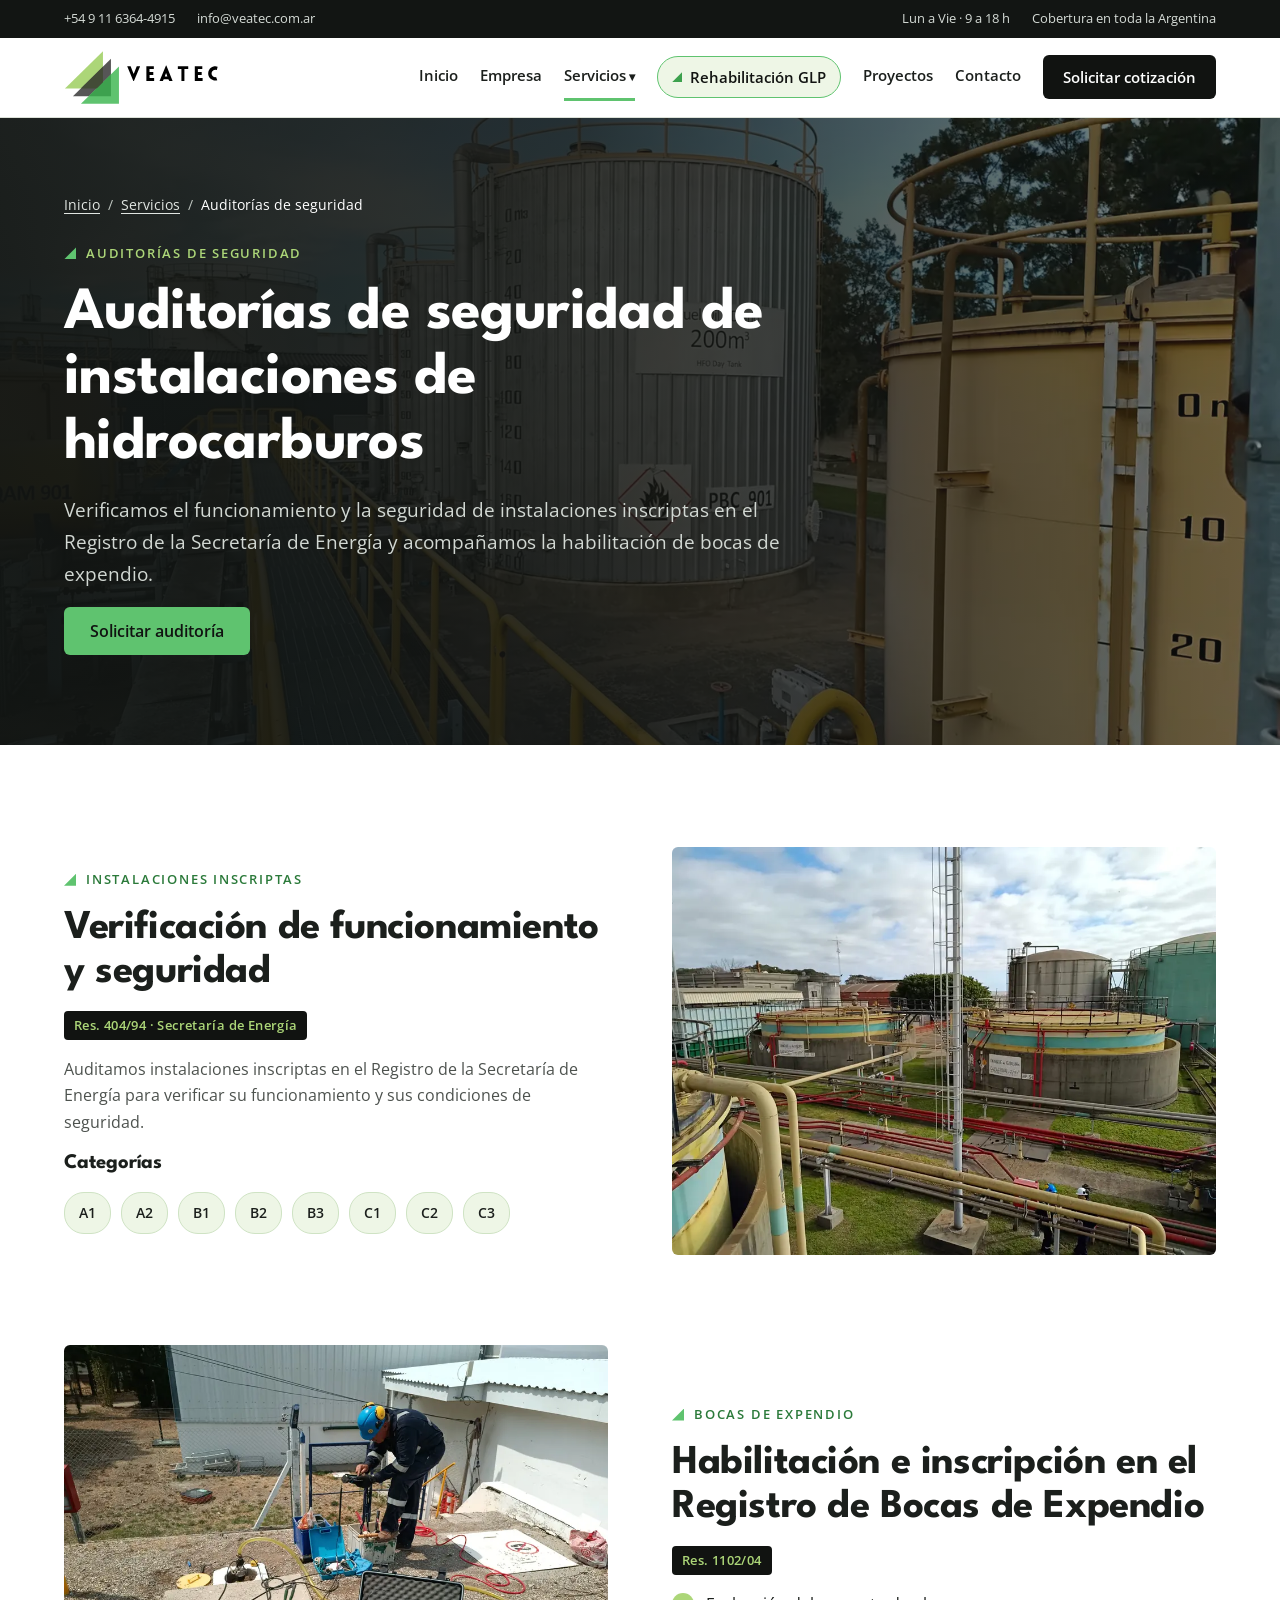
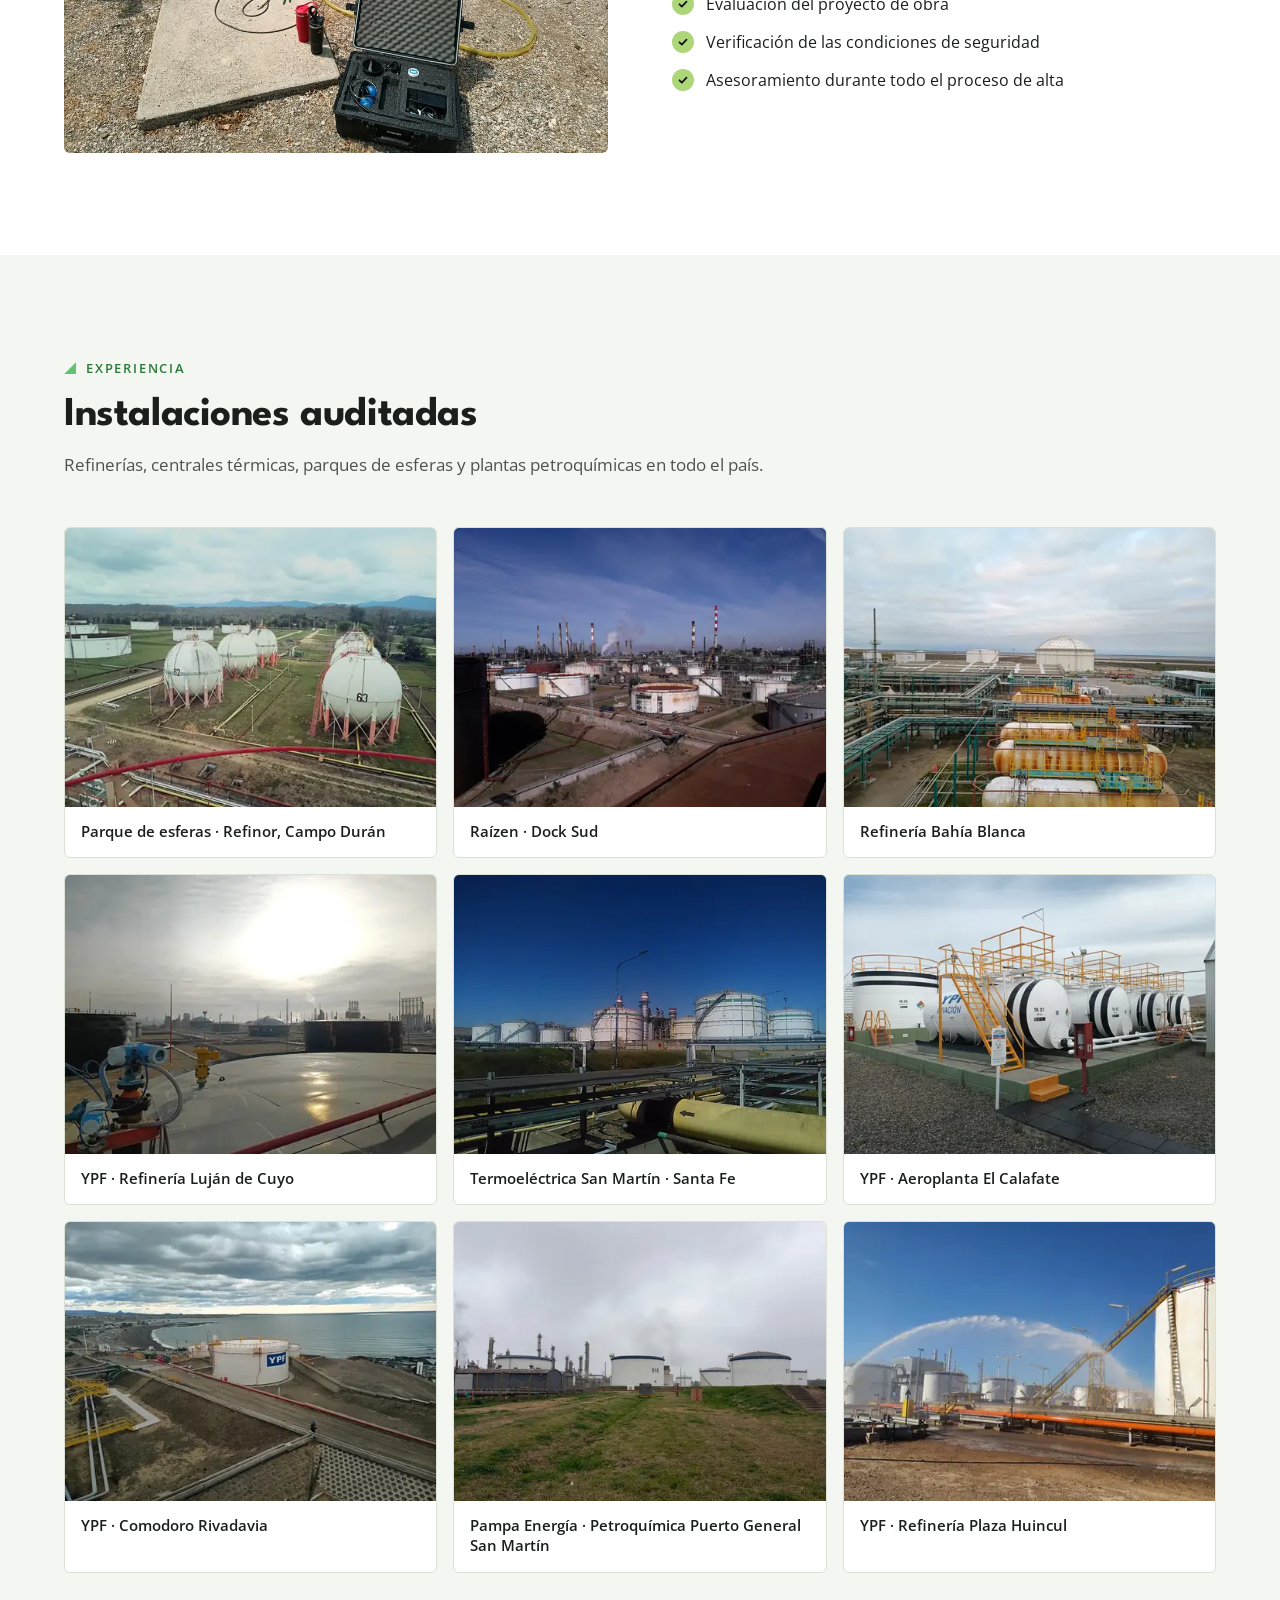
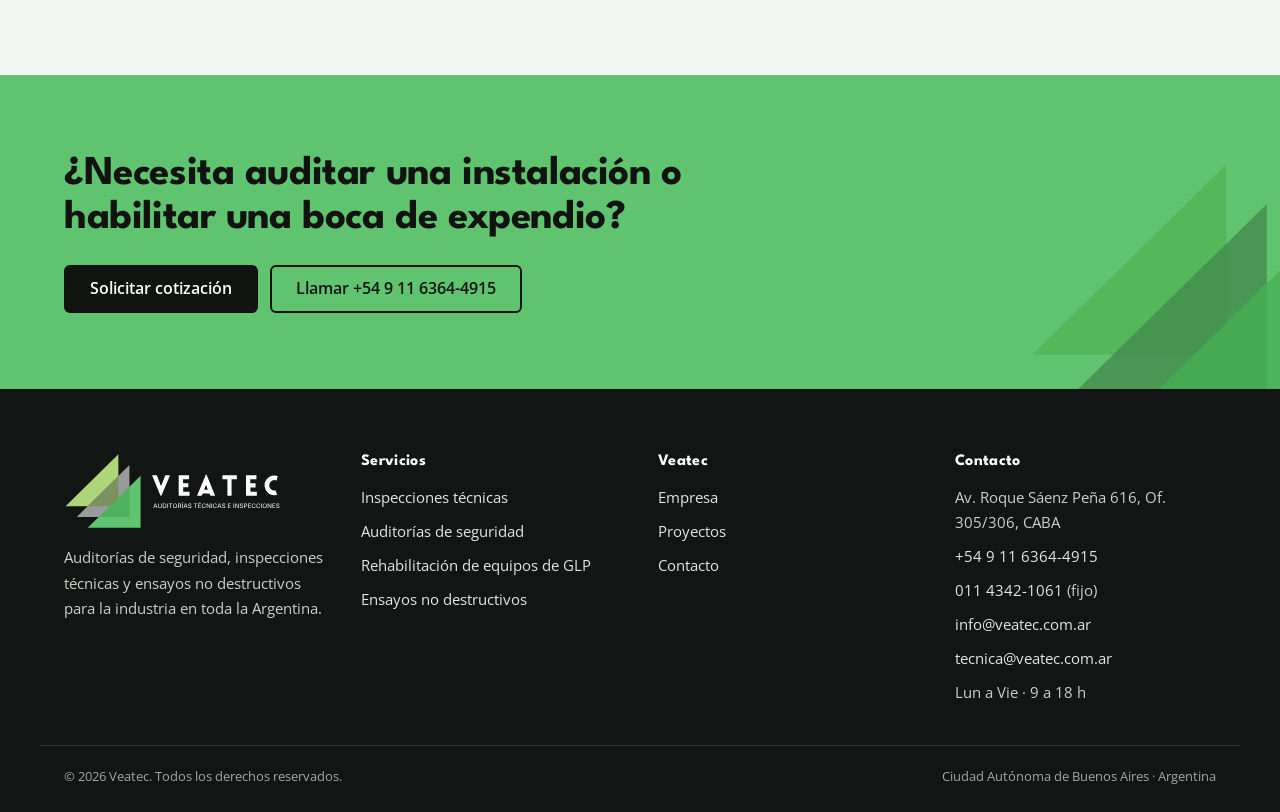
==== auditorias-de-seguridad.html @ 7feaee96 "aplicado de identidad e imagenes veatec" ====
<!doctype html>
<html lang="es-AR">
<head>
<meta charset="utf-8">
<meta name="viewport" content="width=device-width, initial-scale=1">
<title>Auditorías de seguridad Res. 404/94 y 1102/04 | Veatec</title>
<meta name="description" content="Auditorías de seguridad de instalaciones inscriptas en la Secretaría de Energía (Res. 404/94) y habilitación de bocas de expendio (Res. 1102/04).">
<!-- DEMO: evita que la copia de GitHub Pages se indexe. QUITAR esta línea al publicar en el dominio real. -->
<meta name="robots" content="noindex, nofollow">
<link rel="canonical" href="https://www.veatec.com.ar/auditorias-de-seguridad.html">
<meta name="theme-color" content="#121513">
<link rel="icon" href="favicon.svg" type="image/svg+xml">
<link rel="apple-touch-icon" href="img/marca/apple-touch-icon.png">
<meta property="og:type" content="website">
<meta property="og:locale" content="es_AR">
<meta property="og:site_name" content="Veatec">
<meta property="og:title" content="Auditorías de seguridad Res. 404/94 y 1102/04 | Veatec">
<meta property="og:description" content="Auditorías de seguridad de instalaciones inscriptas en la Secretaría de Energía (Res. 404/94) y habilitación de bocas de expendio (Res. 1102/04).">
<meta property="og:url" content="https://www.veatec.com.ar/auditorias-de-seguridad.html">
<meta property="og:image" content="https://www.veatec.com.ar/img/marca/og-veatec.jpg">
<meta property="og:image:width" content="1200">
<meta property="og:image:height" content="630">
<meta name="twitter:card" content="summary_large_image">
<link rel="preload" as="image" href="img/fotos/pampa-energia-ct-pilar-960.webp" imagesrcset="img/fotos/pampa-energia-ct-pilar-480.webp 480w, img/fotos/pampa-energia-ct-pilar-960.webp 960w, img/fotos/pampa-energia-ct-pilar-1600.webp 1600w" imagesizes="100vw" fetchpriority="high">
<link rel="preconnect" href="https://fonts.googleapis.com">
<link rel="preconnect" href="https://fonts.gstatic.com" crossorigin>
<link rel="stylesheet" href="https://fonts.googleapis.com/css2?family=League+Spartan:wght@600;700&amp;family=Open+Sans:wght@400;600&amp;display=swap">
<link rel="stylesheet" href="css/estilos.css">
<script>document.documentElement.classList.add('js');</script>
<script type="application/ld+json">
{
 "@context": "https://schema.org",
 "@graph": [
  {
   "@type": "BreadcrumbList",
   "itemListElement": [
    {
     "@type": "ListItem",
     "position": 1,
     "name": "Inicio",
     "item": "https://www.veatec.com.ar/"
    },
    {
     "@type": "ListItem",
     "position": 2,
     "name": "Servicios",
     "item": "https://www.veatec.com.ar/servicios.html"
    },
    {
     "@type": "ListItem",
     "position": 3,
     "name": "Auditorías de seguridad",
     "item": "https://www.veatec.com.ar/auditorias-de-seguridad.html"
    }
   ]
  },
  {
   "@type": "Service",
   "@id": "https://www.veatec.com.ar/auditorias-de-seguridad.html#servicio",
   "name": "Auditorías de seguridad",
   "serviceType": "Auditorías de seguridad",
   "description": "Auditorías de seguridad de instalaciones inscriptas en la Secretaría de Energía (Res. 404/94) y habilitación de bocas de expendio (Res. 1102/04).",
   "url": "https://www.veatec.com.ar/auditorias-de-seguridad.html",
   "provider": {
    "@id": "https://www.veatec.com.ar/#organizacion"
   },
   "areaServed": {
    "@type": "Country",
    "name": "Argentina"
   }
  }
 ]
}
</script>
</head>
<body>
<a class="skip-link" href="#contenido">Saltar al contenido</a>
<!-- ===== HEADER (en PHP: includes/header.php) ===== -->
<div class="topbar">
<div class="container topbar-inner">
<div class="topbar-group">
<a href="tel:+5491163644915">+54 9 11 6364-4915</a>
<a class="hide-sm" href="mailto:info@veatec.com.ar">info@veatec.com.ar</a>
</div>
<div class="topbar-group hide-sm"><span>Lun a Vie · 9 a 18 h</span><span>Cobertura en toda la Argentina</span></div>
</div>
</div>
<header class="site-header">
<div class="container header-main">
<a class="brand" href="index.html"><img src="img/marca/logo-veatec-compacto.svg" width="158" height="55" alt="Veatec, ir al inicio"></a>
<button class="nav-toggle" type="button" aria-expanded="false" aria-controls="menu-principal"><svg width="22" height="22" viewBox="0 0 24 24" fill="none" stroke="currentColor" stroke-width="2" stroke-linecap="round" aria-hidden="true"><path d="M4 7h16M4 12h16M4 17h16"></path></svg><span>Menú</span></button>
<nav id="menu-principal" class="main-nav" aria-label="Principal">
<ul class="nav-list">
<li><a class="nav-link" href="index.html">Inicio</a></li>
<li><a class="nav-link" href="empresa.html">Empresa</a></li>
<li class="has-sub"><a class="nav-link" href="servicios.html" aria-current="page">Servicios</a>
<ul class="sub-menu">
<li><a href="inspecciones-tecnicas.html">Inspecciones técnicas</a></li>
<li><a href="auditorias-de-seguridad.html">Auditorías de seguridad</a></li>
<li><a href="rehabilitacion-equipos-glp.html" class="sub-glp">Rehabilitación de equipos de GLP</a></li>
<li><a href="ensayos-no-destructivos.html">Ensayos no destructivos</a></li>
</ul>
</li>
<li class="nav-glp-item"><a class="nav-glp" href="rehabilitacion-equipos-glp.html">Rehabilitación GLP</a></li>
<li><a class="nav-link" href="proyectos.html">Proyectos</a></li>
<li><a class="nav-link" href="contacto.html">Contacto</a></li>
<li class="nav-cta-item"><a class="btn btn--dark nav-cta" href="contacto.html">Solicitar cotización</a></li>
</ul>
</nav>
</div>
</header>
<!-- ===== /HEADER ===== -->
<main id="contenido">
<section class="page-hero ">
<div class="page-hero__bg"><img src="img/fotos/pampa-energia-ct-pilar-960.webp" srcset="img/fotos/pampa-energia-ct-pilar-480.webp 480w, img/fotos/pampa-energia-ct-pilar-960.webp 960w, img/fotos/pampa-energia-ct-pilar-1600.webp 1600w" sizes="100vw" width="1600" height="1200" alt="" fetchpriority="high"></div>
<div class="container">
<div class="page-hero__copy">
<nav class="breadcrumbs" aria-label="Ruta de navegación"><ol>
<li><a href="index.html">Inicio</a></li><li aria-hidden="true">/</li>
<li><a href="servicios.html">Servicios</a></li><li aria-hidden="true">/</li>
<li><span aria-current="page">Auditorías de seguridad</span></li>
</ol></nav>
<span class="eyebrow">Auditorías de seguridad</span>
<h1>Auditorías de seguridad de instalaciones de hidrocarburos</h1>
<p class="lead">Verificamos el funcionamiento y la seguridad de instalaciones inscriptas en el Registro de la Secretaría de Energía y acompañamos la habilitación de bocas de expendio.</p>
<div class="btn-row"><a class="btn btn--primary" href="contacto.html?servicio=auditorias">Solicitar auditoría</a></div>
</div>
</div>
</section>
<section class="section" aria-labelledby="registro-titulo">
<div class="container">
<div class="split">
<div class="split__copy">
<span class="eyebrow">Instalaciones inscriptas</span>
<h2 id="registro-titulo">Verificación de funcionamiento y seguridad</h2>
<span class="norma">Res. 404/94 · Secretaría de Energía</span>
<p>Auditamos instalaciones inscriptas en el Registro de la Secretaría de Energía para verificar su funcionamiento y sus condiciones de seguridad.</p>
<h3>Categorías</h3>
<ul class="chips" aria-label="Categorías de instalaciones"><li>A1</li><li>A2</li><li>B1</li><li>B2</li><li>B3</li><li>C1</li><li>C2</li><li>C3</li></ul>
</div>
<div class="split__media"><img src="img/fotos/central-puerto-buenos-aires-2-960.webp" srcset="img/fotos/central-puerto-buenos-aires-2-480.webp 480w, img/fotos/central-puerto-buenos-aires-2-960.webp 960w, img/fotos/central-puerto-buenos-aires-2-1600.webp 1600w" sizes="(max-width: 940px) 100vw, 560px" width="1600" height="1200" alt="Instalaciones de Central Puerto en Buenos Aires" loading="lazy" decoding="async"></div>
</div>
<div class="split split--reverse">
<div class="split__copy">
<span class="eyebrow">Bocas de expendio</span>
<h2>Habilitación e inscripción en el Registro de Bocas de Expendio</h2>
<span class="norma">Res. 1102/04</span>
<ul class="checklist">
<li>Evaluación del proyecto de obra</li>
<li>Verificación de las condiciones de seguridad</li>
<li>Asesoramiento durante todo el proceso de alta</li>
</ul>
</div>
<div class="split__media"><img src="img/fotos/prueba-hermeticidad-sash-960.webp" srcset="img/fotos/prueba-hermeticidad-sash-480.webp 480w, img/fotos/prueba-hermeticidad-sash-960.webp 960w, img/fotos/prueba-hermeticidad-sash-1600.webp 1600w" sizes="(max-width: 940px) 100vw, 560px" width="1600" height="1200" alt="Equipo de prueba de hermeticidad sobre un tanque subterráneo (SASH)" loading="lazy" decoding="async"></div>
</div>
</div>
</section>
<section class="section section--alt" aria-labelledby="instalaciones-titulo">
<div class="container">
<div class="section-head"><div><span class="eyebrow">Experiencia</span><h2 id="instalaciones-titulo">Instalaciones auditadas</h2><p>Refinerías, centrales térmicas, parques de esferas y plantas petroquímicas en todo el país.</p></div></div>
<div class="gallery">
<figure>
<div class="g-img"><img src="img/fotos/parque-esferas-refinor-campo-duran-960.webp" srcset="img/fotos/parque-esferas-refinor-campo-duran-480.webp 480w, img/fotos/parque-esferas-refinor-campo-duran-960.webp 960w, img/fotos/parque-esferas-refinor-campo-duran-1600.webp 1600w" sizes="(max-width: 700px) 100vw, (max-width: 1100px) 50vw, 380px" width="1600" height="1200" alt="Parque de esferas de GLP de Refinor en Campo Durán" loading="lazy" decoding="async"></div>
<figcaption>Parque de esferas · Refinor, Campo Durán</figcaption>
</figure>
<figure>
<div class="g-img"><img src="img/fotos/raizen-dock-sud-960.webp" srcset="img/fotos/raizen-dock-sud-480.webp 480w, img/fotos/raizen-dock-sud-960.webp 960w, img/fotos/raizen-dock-sud-1600.webp 1600w" sizes="(max-width: 700px) 100vw, (max-width: 1100px) 50vw, 380px" width="1600" height="1200" alt="Vista de la planta de Raízen en Dock Sud" loading="lazy" decoding="async"></div>
<figcaption>Raízen · Dock Sud</figcaption>
</figure>
<figure>
<div class="g-img"><img src="img/fotos/refineria-bahia-blanca-960.webp" srcset="img/fotos/refineria-bahia-blanca-480.webp 480w, img/fotos/refineria-bahia-blanca-960.webp 960w, img/fotos/refineria-bahia-blanca-1600.webp 1600w" sizes="(max-width: 700px) 100vw, (max-width: 1100px) 50vw, 380px" width="1600" height="1200" alt="Tanques y cañerías de la Refinería Bahía Blanca" loading="lazy" decoding="async"></div>
<figcaption>Refinería Bahía Blanca</figcaption>
</figure>
<figure>
<div class="g-img"><img src="img/fotos/ypf-refineria-lujan-de-cuyo-960.webp" srcset="img/fotos/ypf-refineria-lujan-de-cuyo-480.webp 480w, img/fotos/ypf-refineria-lujan-de-cuyo-960.webp 960w, img/fotos/ypf-refineria-lujan-de-cuyo-1600.webp 1600w" sizes="(max-width: 700px) 100vw, (max-width: 1100px) 50vw, 380px" width="1600" height="1200" alt="Vista desde el techo de un tanque en la Refinería Luján de Cuyo de YPF" loading="lazy" decoding="async"></div>
<figcaption>YPF · Refinería Luján de Cuyo</figcaption>
</figure>
<figure>
<div class="g-img"><img src="img/fotos/termoelectrica-san-martin-960.webp" srcset="img/fotos/termoelectrica-san-martin-480.webp 480w, img/fotos/termoelectrica-san-martin-960.webp 960w" sizes="(max-width: 700px) 100vw, (max-width: 1100px) 50vw, 380px" width="960" height="720" alt="Tanques de la Termoeléctrica San Martín en Santa Fe" loading="lazy" decoding="async"></div>
<figcaption>Termoeléctrica San Martín · Santa Fe</figcaption>
</figure>
<figure>
<div class="g-img"><img src="img/fotos/ypf-aeroplanta-el-calafate-960.webp" srcset="img/fotos/ypf-aeroplanta-el-calafate-480.webp 480w, img/fotos/ypf-aeroplanta-el-calafate-960.webp 960w, img/fotos/ypf-aeroplanta-el-calafate-1600.webp 1600w" sizes="(max-width: 700px) 100vw, (max-width: 1100px) 50vw, 380px" width="1600" height="1200" alt="Tanques de combustible de la aeroplanta de YPF en El Calafate" loading="lazy" decoding="async"></div>
<figcaption>YPF · Aeroplanta El Calafate</figcaption>
</figure>
<figure>
<div class="g-img"><img src="img/fotos/ypf-comodoro-rivadavia-960.webp" srcset="img/fotos/ypf-comodoro-rivadavia-480.webp 480w, img/fotos/ypf-comodoro-rivadavia-960.webp 960w, img/fotos/ypf-comodoro-rivadavia-1600.webp 1600w" sizes="(max-width: 700px) 100vw, (max-width: 1100px) 50vw, 380px" width="1600" height="1200" alt="Tanque de YPF frente al mar en Comodoro Rivadavia" loading="lazy" decoding="async"></div>
<figcaption>YPF · Comodoro Rivadavia</figcaption>
</figure>
<figure>
<div class="g-img"><img src="img/fotos/pampa-energia-pgsm-960.webp" srcset="img/fotos/pampa-energia-pgsm-480.webp 480w, img/fotos/pampa-energia-pgsm-960.webp 960w, img/fotos/pampa-energia-pgsm-1600.webp 1600w" sizes="(max-width: 700px) 100vw, (max-width: 1100px) 50vw, 380px" width="1600" height="1200" alt="Petroquímica de Pampa Energía en Puerto General San Martín" loading="lazy" decoding="async"></div>
<figcaption>Pampa Energía · Petroquímica Puerto General San Martín</figcaption>
</figure>
<figure>
<div class="g-img"><img src="img/fotos/ypf-refineria-plaza-huincul-960.webp" srcset="img/fotos/ypf-refineria-plaza-huincul-480.webp 480w, img/fotos/ypf-refineria-plaza-huincul-960.webp 960w, img/fotos/ypf-refineria-plaza-huincul-1600.webp 1600w" sizes="(max-width: 700px) 100vw, (max-width: 1100px) 50vw, 380px" width="1600" height="1000" alt="Prueba con agua en un tanque de la Refinería Plaza Huincul de YPF" loading="lazy" decoding="async"></div>
<figcaption>YPF · Refinería Plaza Huincul</figcaption>
</figure>
</div>
</div>
</section>
<section class="cta-band">
<svg class="cta-band__tris" viewBox="5 9.5 227 227" aria-hidden="true" focusable="false"><path fill="#ACD678" d="M7 168 L164 168 L164 14Z"/><path fill="#565656" d="M40 200 L197 200 L197 46Z"/><path fill="#5FC36F" d="M73 232 L230 232 L230 78Z"/><path fill="#434C37" d="M164 78.37 L72.62 168 L164 168Z"/><path fill="#3DA14E" d="M197 110.37 L105.62 200 L197 200Z"/></svg>
<div class="container">
<div>
<h2>¿Necesita auditar una instalación o habilitar una boca de expendio?</h2>
</div>
<div class="btn-row">
<a class="btn btn--dark" href="contacto.html">Solicitar cotización</a>
<a class="btn btn--outline" href="tel:+5491163644915">Llamar +54 9 11 6364-4915</a>
</div>
</div>
</section>
</main>
<!-- ===== FOOTER (en PHP: includes/footer.php) ===== -->
<footer class="site-footer">
<div class="container footer-grid">
<div class="footer-brand">
<img src="img/marca/logo-veatec-negativo.svg" width="220" height="76" alt="Veatec · Auditorías técnicas e inspecciones" loading="lazy">
<p>Auditorías de seguridad, inspecciones técnicas y ensayos no destructivos para la industria en toda la Argentina.</p>
</div>
<div class="footer-col">
<h2>Servicios</h2>
<ul>
<li><a href="inspecciones-tecnicas.html">Inspecciones técnicas</a></li>
<li><a href="auditorias-de-seguridad.html">Auditorías de seguridad</a></li>
<li><a href="rehabilitacion-equipos-glp.html">Rehabilitación de equipos de GLP</a></li>
<li><a href="ensayos-no-destructivos.html">Ensayos no destructivos</a></li>
</ul>
</div>
<div class="footer-col">
<h2>Veatec</h2>
<ul>
<li><a href="empresa.html">Empresa</a></li>
<li><a href="proyectos.html">Proyectos</a></li>
<li><a href="contacto.html">Contacto</a></li>
</ul>
</div>
<div class="footer-col">
<h2>Contacto</h2>
<ul>
<li>Av. Roque Sáenz Peña 616, Of. 305/306, CABA</li>
<li><a href="tel:+5491163644915">+54 9 11 6364-4915</a></li>
<li><a href="tel:+541143421061">011 4342-1061</a> (fijo)</li>
<li><a href="mailto:info@veatec.com.ar">info@veatec.com.ar</a></li>
<li><a href="mailto:tecnica@veatec.com.ar">tecnica@veatec.com.ar</a></li>
<li>Lun a Vie · 9 a 18 h</li>
</ul>
</div>
</div>
<div class="container footer-bottom">
<span>© 2026 Veatec. Todos los derechos reservados.</span>
<span>Ciudad Autónoma de Buenos Aires · Argentina</span>
</div>
</footer>
<!-- ===== /FOOTER ===== -->
<script src="js/main.js" defer></script>
</body>
</html>
---- css/estilos.css ----
/* =========================================================
   VEATEC · Estilos del sitio
   Paleta tomada del logo (verde, negro y blanco).
   Tipografías propuestas: League Spartan (títulos, eco del
   logotipo geométrico) + Open Sans (texto, eco de la bajada).
   ========================================================= */

:root {
  /* Marca (valores exactos del logo) */
  --verde: #5FC36F;
  --verde-claro: #ACD678;
  --verde-medio: #3DA14E;      /* solape gris + verde del isotipo */
  --gris-logo: #565656;
  --negro: #111311;

  /* Derivados para accesibilidad */
  --verde-texto: #2B7A3A;      /* texto y enlaces verdes sobre blanco (5.3:1) */
  --verde-suave: #EEF6E6;      /* fondos de apoyo */

  --texto: #1B1F1C;
  --texto-2: #4D524E;          /* texto secundario (8:1) */
  --fondo: #FFFFFF;
  --fondo-alt: #F4F6F2;
  --linea: #DCE1D8;
  --oscuro: #121513;
  --oscuro-2: #1C211D;
  --oscuro-linea: #333A35;

  --radio: 6px;
  --sombra: 0 10px 30px rgba(17, 19, 17, .08);
  --ancho: 1200px;

  --f-titulo: 'League Spartan', 'Poppins', 'Segoe UI', Arial, sans-serif;
  --f-texto: 'Open Sans', 'Segoe UI', Roboto, Arial, sans-serif;
}

*, *::before, *::after { box-sizing: border-box; }

html { scroll-behavior: smooth; -webkit-text-size-adjust: 100%; }

body {
  margin: 0;
  background: var(--fondo);
  color: var(--texto);
  font-family: var(--f-texto);
  font-size: 1rem;
  line-height: 1.65;
  overflow-wrap: break-word;
}

img, svg, video { max-width: 100%; height: auto; display: block; }

h1, h2, h3, h4 {
  margin: 0;
  font-family: var(--f-titulo);
  font-weight: 700;
  line-height: 1.08;
  letter-spacing: -0.01em;
  color: inherit;
}
h1 { font-size: clamp(2.2rem, 4.8vw, 3.75rem); }
h2 { font-size: clamp(1.75rem, 3.2vw, 2.6rem); }
h3 { font-size: 1.3rem; line-height: 1.2; }
p { margin: 0; }

a { color: var(--verde-texto); text-underline-offset: 3px; }
a:hover { color: var(--negro); }

:focus-visible { outline: 3px solid var(--verde-medio); outline-offset: 3px; }

.container { width: 100%; max-width: var(--ancho); margin: 0 auto; padding: 0 24px; }

.skip-link { position: absolute; left: -9999px; top: 0; }
.skip-link:focus { left: 16px; top: 16px; z-index: 100; padding: 12px 16px; background: var(--negro); color: #fff; }

.visually-hidden {
  position: absolute !important; width: 1px; height: 1px; overflow: hidden;
  clip: rect(0 0 0 0); white-space: nowrap;
}

/* ---------- Utilidades de sección ---------- */
.section { padding: clamp(56px, 8vw, 104px) 0; }
.section--alt { background: var(--fondo-alt); }
.section--dark { background: var(--oscuro); color: #E8ECE8; }
.section--tight { padding: clamp(40px, 5vw, 64px) 0; }

.section-head { display: flex; flex-wrap: wrap; justify-content: space-between; align-items: flex-end; gap: 16px 40px; margin-bottom: clamp(32px, 4vw, 48px); }
.section-head > div { max-width: 720px; display: flex; flex-direction: column; gap: 14px; }
.section-head p { color: var(--texto-2); font-size: 1.075rem; }
.section--dark .section-head p { color: #BFC6C0; }

.eyebrow {
  display: inline-flex; align-items: center; gap: 10px;
  font-family: var(--f-texto); font-size: .8rem; font-weight: 600;
  letter-spacing: .14em; text-transform: uppercase; color: var(--verde-texto);
}
.eyebrow::before {   /* triángulo del isotipo */
  content: ""; width: 12px; height: 12px; flex-shrink: 0;
  background: var(--verde); clip-path: polygon(0 100%, 100% 100%, 100% 0);
}
.section--dark .eyebrow, .page-hero .eyebrow { color: var(--verde-claro); }

.lead { font-size: clamp(1.05rem, 1.6vw, 1.2rem); color: var(--texto-2); }

.link-arrow { display: inline-flex; align-items: center; gap: 8px; font-weight: 600; text-decoration: none; }
.link-arrow::after { content: "→"; transition: transform .2s; }
.link-arrow:hover::after { transform: translateX(4px); }

/* ---------- Botones ---------- */
.btn {
  display: inline-flex; align-items: center; justify-content: center; gap: 10px;
  min-height: 48px; padding: 0 24px; border-radius: var(--radio);
  border: 2px solid transparent; font: inherit; font-weight: 600; font-size: 1rem;
  text-decoration: none; cursor: pointer; transition: background .2s, color .2s, border-color .2s;
}
.btn--primary { background: var(--verde); color: var(--negro); }
.btn--primary:hover { background: var(--verde-claro); color: var(--negro); }
.btn--dark { background: var(--negro); color: #fff; }
.btn--dark:hover { background: var(--verde-texto); color: #fff; }
.btn--outline { border-color: currentColor; color: var(--negro); background: transparent; }
.btn--outline:hover { background: var(--negro); color: #fff; border-color: var(--negro); }
.section--dark .btn--outline, .page-hero .btn--outline { color: #fff; }
.section--dark .btn--outline:hover, .page-hero .btn--outline:hover { background: #fff; color: var(--negro); border-color: #fff; }
.btn-row { display: flex; flex-wrap: wrap; gap: 12px; }

/* ---------- Barra superior y header ---------- */
.topbar { background: var(--oscuro); color: #D5DBD6; font-size: .82rem; }
.topbar a { color: #D5DBD6; text-decoration: none; }
.topbar a:hover { color: #fff; text-decoration: underline; }
.topbar-inner { display: flex; flex-wrap: wrap; justify-content: space-between; gap: 6px 24px; padding-top: 8px; padding-bottom: 8px; }
.topbar-group { display: flex; flex-wrap: wrap; gap: 6px 22px; }

.site-header { position: sticky; top: 0; z-index: 40; background: rgba(255,255,255,.97); border-bottom: 1px solid var(--linea); backdrop-filter: saturate(1.2) blur(6px); }
.header-main { display: flex; align-items: center; justify-content: space-between; gap: 12px 28px; padding-top: 12px; padding-bottom: 12px; }
.brand { display: block; flex-shrink: 0; }
.brand img { width: 158px; height: 55px; }

.nav-list { list-style: none; margin: 0; padding: 0; display: flex; align-items: center; gap: 4px 22px; }
.nav-link { display: inline-block; padding: 10px 0; font-size: .95rem; font-weight: 600; color: var(--texto); text-decoration: none; border-bottom: 3px solid transparent; }
.nav-link:hover { color: var(--verde-texto); }
.nav-link[aria-current="page"] { border-bottom-color: var(--verde); }

.has-sub { position: relative; }
.has-sub > .nav-link::after { content: " ▾"; font-size: .8em; }
.sub-menu {
  display: none; position: absolute; top: 100%; left: -18px; z-index: 10; min-width: 310px;
  margin: 0; padding: 8px 0; list-style: none; background: #fff;
  border: 1px solid var(--linea); border-top: 3px solid var(--verde); box-shadow: var(--sombra);
}
.has-sub:hover .sub-menu, .has-sub:focus-within .sub-menu { display: block; }
.sub-menu a { display: block; padding: 10px 18px; color: var(--texto); text-decoration: none; font-weight: 600; font-size: .95rem; }
.sub-menu a:hover { background: var(--fondo-alt); color: var(--verde-texto); }
.sub-menu .sub-glp { display: flex; align-items: center; gap: 8px; }
.sub-menu .sub-glp::after { content: "Destacado"; font-size: .7rem; padding: 2px 8px; border-radius: 10px; background: var(--verde-claro); color: var(--negro); }

.nav-glp {
  display: inline-flex; align-items: center; gap: 8px; min-height: 42px; padding: 0 14px;
  border-radius: 21px; background: var(--verde-suave); border: 1.5px solid var(--verde);
  color: var(--negro); font-size: .95rem; font-weight: 600; text-decoration: none;
}
.nav-glp::before { content: ""; width: 10px; height: 10px; background: var(--verde-medio); clip-path: polygon(0 100%, 100% 100%, 100% 0); }
.nav-glp:hover { background: var(--verde-claro); color: var(--negro); }
.nav-glp[aria-current="page"] { background: var(--verde); }

.nav-cta { min-height: 44px; padding: 0 18px; font-size: .95rem; }

.nav-toggle {
  display: none; align-items: center; gap: 8px; min-height: 44px; padding: 0 14px;
  border: 1.5px solid var(--negro); border-radius: var(--radio); background: #fff;
  color: var(--negro); font: inherit; font-weight: 600; cursor: pointer;
}

@media (max-width: 1100px) {
  .header-main { flex-wrap: wrap; }
  .nav-toggle { display: inline-flex; }
  .main-nav { flex-basis: 100%; }
  .js .main-nav { display: none; }
  .js .site-header.is-open .main-nav { display: block; max-height: calc(100vh - 90px); overflow-y: auto; }
  .nav-list { flex-direction: column; align-items: stretch; gap: 0; padding: 4px 0 8px; }
  .nav-list > li { border-top: 1px solid var(--linea); }
  .nav-link { display: flex; align-items: center; min-height: 50px; padding: 0; border-bottom: 0; font-size: 1.05rem; }
  .nav-link[aria-current="page"] { box-shadow: inset 4px 0 0 var(--verde); padding-left: 12px; }
  .has-sub > .nav-link::after { content: ""; }
  .sub-menu { display: block; position: static; min-width: 0; padding: 0 0 8px 16px; border: 0; box-shadow: none; }
  .sub-menu a { padding: 12px 0; }
  .nav-glp-item { order: -1; border-top: 0 !important; padding: 12px 0; }
  .nav-glp { width: 100%; justify-content: center; min-height: 50px; font-size: 1rem; }
  .nav-cta-item { padding: 12px 0 4px; border-top: 0 !important; }
  .nav-cta { width: 100%; min-height: 50px; }
}
@media (max-width: 700px) {
  .hide-sm { display: none !important; }
  .brand img { width: 130px; height: 45px; }
}

/* ---------- Hero de inicio ---------- */
.hero { position: relative; overflow: hidden; padding: clamp(40px, 6vw, 88px) 0 clamp(56px, 7vw, 96px); background: linear-gradient(180deg, #fff 0%, var(--fondo-alt) 100%); }
.hero-grid { display: grid; grid-template-columns: repeat(auto-fit, minmax(min(460px, 100%), 1fr)); gap: clamp(32px, 5vw, 64px); align-items: center; }
.hero-copy { display: flex; flex-direction: column; gap: 22px; }
.hero-copy h1 { color: var(--negro); font-size: clamp(2.1rem, 4.2vw, 3.4rem); }
.hero-copy h1 em { font-style: normal; color: var(--verde-texto); }
.trust { display: flex; flex-wrap: wrap; gap: 10px 28px; padding-top: 18px; border-top: 1px solid var(--linea); list-style: none; margin: 6px 0 0; padding-left: 0; }
.trust li { display: flex; flex-direction: column; font-size: .88rem; color: var(--texto-2); line-height: 1.35; }
.trust strong { font-family: var(--f-titulo); font-size: 1.5rem; color: var(--negro); line-height: 1.1; }

.hero-media { position: relative; }
.hero-media .photo { border-radius: var(--radio); overflow: hidden; aspect-ratio: 4 / 3.3; box-shadow: var(--sombra); }
.hero-media .photo img { width: 100%; height: 100%; object-fit: cover; }
.hero-tris { position: absolute; width: 38%; max-width: 210px; left: -7%; bottom: -9%; pointer-events: none; }
.hero-badge {
  position: absolute; right: 16px; bottom: 16px; display: flex; flex-direction: column;
  background: var(--negro); color: #fff; padding: 12px 16px; border-radius: var(--radio); font-size: .8rem; max-width: 240px;
}
.hero-badge strong { color: var(--verde-claro); font-family: var(--f-titulo); font-size: 1rem; }

/* ---------- Hero de páginas internas ---------- */
.page-hero { position: relative; background: var(--oscuro); color: #fff; overflow: hidden; }
.page-hero__bg { position: absolute; inset: 0; }
.page-hero__bg img { width: 100%; height: 100%; object-fit: cover; }
.page-hero__bg::after { content: ""; position: absolute; inset: 0; background: linear-gradient(90deg, rgba(18,21,19,.95) 0%, rgba(18,21,19,.86) 45%, rgba(18,21,19,.45) 100%); }
.page-hero .container { position: relative; padding-top: clamp(40px, 6vw, 80px); padding-bottom: clamp(48px, 7vw, 96px); }
.page-hero__copy { max-width: 720px; display: flex; flex-direction: column; gap: 18px; }
.page-hero__copy .lead { color: #D2D8D3; }
.page-hero--glp { border-bottom: 6px solid var(--verde); }

.breadcrumbs ol { list-style: none; margin: 0 0 8px; padding: 0; display: flex; flex-wrap: wrap; gap: 4px 8px; font-size: .85rem; color: #BFC6C0; }
.breadcrumbs a { color: #E1E6E2; }
.breadcrumbs a:hover { color: var(--verde-claro); }
.breadcrumbs [aria-current] { color: #fff; }

/* ---------- Tarjetas de servicio ---------- */
.grid { display: grid; gap: 24px; }
.grid--2 { grid-template-columns: repeat(auto-fit, minmax(min(420px, 100%), 1fr)); }
.grid--3 { grid-template-columns: repeat(auto-fit, minmax(min(300px, 100%), 1fr)); }
.grid--4 { grid-template-columns: repeat(auto-fit, minmax(min(250px, 100%), 1fr)); }

.service-card { position: relative; display: flex; flex-direction: column; background: #fff; border: 1px solid var(--linea); border-radius: var(--radio); overflow: hidden; color: var(--texto); text-decoration: none; transition: box-shadow .2s, transform .2s; }
.service-card:hover { box-shadow: var(--sombra); transform: translateY(-3px); color: var(--texto); }
.service-card__img { aspect-ratio: 16 / 10; overflow: hidden; background: var(--fondo-alt); }
.service-card__img img { width: 100%; height: 100%; object-fit: cover; }
.service-card__body { display: flex; flex-direction: column; gap: 10px; padding: 24px; flex-grow: 1; }
.service-card__body p { color: var(--texto-2); font-size: .97rem; }
.service-card__more { margin-top: auto; padding-top: 6px; font-weight: 600; color: var(--verde-texto); }
.service-card--featured { border: 2px solid var(--verde); }
.badge { position: absolute; top: 14px; left: 14px; z-index: 2; padding: 5px 12px; border-radius: 14px; background: var(--verde-claro); color: var(--negro); font-size: .75rem; font-weight: 700; letter-spacing: .06em; text-transform: uppercase; }

/* ---------- Bloque GLP destacado ---------- */
.feature-grid { display: grid; grid-template-columns: repeat(auto-fit, minmax(min(460px, 100%), 1fr)); gap: clamp(32px, 5vw, 64px); align-items: center; }
.feature-copy { display: flex; flex-direction: column; gap: 20px; }
.feature-copy h2 { color: #fff; }
.feature-copy p { color: #C9D0CA; font-size: 1.08rem; }
.checklist { list-style: none; margin: 0; padding: 0; display: flex; flex-direction: column; gap: 12px; }
.checklist li { display: flex; gap: 12px; align-items: flex-start; }
.checklist li::before { content: ""; flex-shrink: 0; width: 22px; height: 22px; margin-top: 2px; border-radius: 50%; background: var(--verde) url("data:image/svg+xml,%3Csvg xmlns='http://www.w3.org/2000/svg' viewBox='0 0 24 24' fill='none' stroke='%23111311' stroke-width='3' stroke-linecap='round' stroke-linejoin='round'%3E%3Cpath d='M6 12.5l4 4L18 8'/%3E%3C/svg%3E") center / 14px no-repeat; }
.section:not(.section--dark) .checklist li::before { background-color: var(--verde-claro); }
.feature-media { display: flex; flex-direction: column; gap: 16px; }
.feature-media .photo { border-radius: var(--radio); overflow: hidden; aspect-ratio: 4 / 3; }
.feature-media .photo img { width: 100%; height: 100%; object-fit: cover; }

.stats { display: grid; grid-template-columns: repeat(auto-fit, minmax(min(150px, 100%), 1fr)); gap: 12px; }
.stat { padding: 16px 18px; border: 1px solid var(--oscuro-linea); border-radius: var(--radio); }
.stat strong { display: block; font-family: var(--f-titulo); font-size: 1.9rem; line-height: 1.1; color: #fff; }
.stat span { font-size: .85rem; color: #BFC6C0; }
.stats--light .stat { border-color: var(--linea); background: #fff; }
.stats--light .stat strong { color: var(--negro); }
.stats--light .stat span { color: var(--texto-2); }

/* ---------- Logos de clientes ---------- */
.logos { list-style: none; margin: 0; padding: 0; display: grid; grid-template-columns: repeat(auto-fill, minmax(min(150px, 45%), 1fr)); gap: 12px; }
.logos li { display: flex; align-items: center; justify-content: center; height: 96px; padding: 14px 18px; background: #fff; border: 1px solid var(--linea); border-radius: var(--radio); }
.logos img { max-width: 100%; max-height: 54px; width: auto; height: auto; object-fit: contain; filter: grayscale(1); opacity: .78; transition: filter .25s, opacity .25s; }
.logos li:hover img { filter: none; opacity: 1; }
@media (hover: none) { .logos img { filter: none; opacity: 1; } }

/* ---------- Beneficios / características ---------- */
.features { list-style: none; margin: 0; padding: 0; display: grid; grid-template-columns: repeat(auto-fit, minmax(min(250px, 100%), 1fr)); gap: 28px; }
.features li { display: flex; flex-direction: column; gap: 10px; padding-top: 20px; border-top: 3px solid var(--verde); }
.features p { color: var(--texto-2); font-size: .97rem; }
.section--dark .features p { color: #BFC6C0; }
.icon { width: 44px; height: 44px; display: grid; place-items: center; border-radius: var(--radio); background: var(--verde-suave); color: var(--verde-texto); }
.section--dark .icon { background: var(--oscuro-2); color: var(--verde); }
.icon svg { width: 24px; height: 24px; }

/* ---------- Listas de certificaciones / normas ---------- */
.chips { list-style: none; margin: 0; padding: 0; display: flex; flex-wrap: wrap; gap: 10px; }
.chips li { padding: 8px 14px; border-radius: 20px; background: var(--verde-suave); border: 1px solid #CFE3C4; font-weight: 600; font-size: .9rem; }
.section--dark .chips li, .page-hero .chips li { background: transparent; border-color: var(--oscuro-linea); color: #E8ECE8; }

.cert-list { list-style: none; margin: 0; padding: 0; display: grid; grid-template-columns: repeat(auto-fit, minmax(min(240px, 100%), 1fr)); gap: 16px; }
.cert-list li { display: flex; flex-direction: column; gap: 4px; padding: 20px; background: #fff; border: 1px solid var(--linea); border-left: 4px solid var(--verde); border-radius: var(--radio); }
.cert-list strong { font-family: var(--f-titulo); font-size: 1.15rem; }
.cert-list span { color: var(--texto-2); font-size: .92rem; }

/* ---------- Pasos ---------- */
.steps { list-style: none; margin: 0; padding: 0; counter-reset: paso; display: grid; grid-template-columns: repeat(auto-fit, minmax(min(240px, 100%), 1fr)); gap: 28px 24px; }
.steps li { counter-increment: paso; display: flex; flex-direction: column; gap: 10px; }
.steps li::before {
  content: counter(paso, decimal-leading-zero); display: grid; place-items: center; width: 56px; height: 56px;
  font-family: var(--f-titulo); font-weight: 700; font-size: 1.15rem; color: var(--negro);
  background: var(--verde); clip-path: polygon(0 100%, 100% 100%, 100% 0); padding: 18px 0 0 18px;
}
.steps p { color: var(--texto-2); font-size: .97rem; }
.section--dark .steps p { color: #BFC6C0; }

/* ---------- Bloques de servicio (texto + imagen) ---------- */
.split { display: grid; grid-template-columns: repeat(auto-fit, minmax(min(440px, 100%), 1fr)); gap: clamp(28px, 5vw, 64px); align-items: center; }
.split + .split { margin-top: clamp(56px, 7vw, 96px); }
.split__copy { display: flex; flex-direction: column; gap: 16px; }
.split__copy p { color: var(--texto-2); }
.split__media { border-radius: var(--radio); overflow: hidden; aspect-ratio: 4 / 3; background: var(--fondo-alt); }
.split__media img { width: 100%; height: 100%; object-fit: cover; }
@media (min-width: 941px) { .split--reverse .split__media { order: -1; } }
.norma { display: inline-flex; align-self: flex-start; padding: 4px 10px; border-radius: 4px; background: var(--negro); color: var(--verde-claro); font-size: .8rem; font-weight: 600; letter-spacing: .03em; }

.sub-service { display: flex; flex-direction: column; gap: 14px; padding: 28px; background: #fff; border: 1px solid var(--linea); border-radius: var(--radio); }
.sub-service ul { margin: 0; padding-left: 20px; color: var(--texto-2); }

/* ---------- Técnicas END ---------- */
.tech { display: flex; flex-direction: column; background: #fff; border: 1px solid var(--linea); border-radius: var(--radio); overflow: hidden; }
.tech__img { aspect-ratio: 16 / 10; background: var(--fondo-alt); overflow: hidden; }
.tech__img img { width: 100%; height: 100%; object-fit: cover; }
.tech__img--empty { display: grid; place-items: center; background: linear-gradient(135deg, var(--verde-suave), #fff); }
.tech__img--empty svg { width: 34%; opacity: .9; }
.tech__body { display: flex; flex-direction: column; gap: 8px; padding: 20px 22px 24px; }
.tech__code { align-self: flex-start; padding: 3px 9px; border-radius: 4px; background: var(--negro); color: var(--verde-claro); font-size: .78rem; font-weight: 700; letter-spacing: .06em; }
.tech__body p { color: var(--texto-2); font-size: .95rem; }
.pending { color: #6B716C; font-style: italic; }

/* ---------- Galería ---------- */
.gallery { display: grid; grid-template-columns: repeat(auto-fill, minmax(min(280px, 100%), 1fr)); gap: 16px; }
.gallery figure { margin: 0; display: flex; flex-direction: column; background: #fff; border: 1px solid var(--linea); border-radius: var(--radio); overflow: hidden; }
.gallery .g-img { aspect-ratio: 4 / 3; overflow: hidden; background: var(--fondo-alt); }
.gallery img { width: 100%; height: 100%; object-fit: cover; transition: transform .4s; }
.gallery figure:hover img { transform: scale(1.03); }
.gallery figcaption { display: flex; flex-direction: column; gap: 4px; padding: 14px 16px 16px; font-weight: 600; font-size: .95rem; line-height: 1.35; }
.gallery figcaption span { font-weight: 600; font-size: .75rem; letter-spacing: .08em; text-transform: uppercase; color: var(--verde-texto); }
.gallery--dark figure { background: var(--oscuro-2); border-color: var(--oscuro-linea); color: #fff; }
.gallery--dark figcaption span { color: var(--verde-claro); }

.filters { display: flex; flex-wrap: wrap; gap: 10px; margin-bottom: 28px; }
.filters button { min-height: 44px; padding: 0 18px; border-radius: 22px; border: 1.5px solid var(--negro); background: #fff; color: var(--negro); font: inherit; font-size: .95rem; font-weight: 600; cursor: pointer; }
.filters button[aria-pressed="true"] { background: var(--negro); color: #fff; }
.filters button[data-filter="glp"] { border-color: var(--verde-medio); }
.filters button[data-filter="glp"][aria-pressed="true"] { background: var(--verde); color: var(--negro); border-color: var(--verde); }

/* ---------- Caso destacado ---------- */
.case { display: grid; grid-template-columns: repeat(auto-fit, minmax(min(420px, 100%), 1fr)); background: #fff; border: 1px solid var(--linea); border-radius: var(--radio); overflow: hidden; color: var(--texto); text-decoration: none; }
.case:hover { box-shadow: var(--sombra); color: var(--texto); }
.case__img { min-height: 320px; }
.case__img img { width: 100%; height: 100%; object-fit: cover; }
.case__body { display: flex; flex-direction: column; gap: 14px; padding: clamp(24px, 4vw, 40px); }
.case--dark { background: var(--oscuro-2); border-color: var(--oscuro-linea); color: #fff; }
.case--dark:hover { color: #fff; }
.case--dark p { color: #C9D0CA; }
.case--dark .link-arrow { color: var(--verde-claro); }
.case__meta { font-size: .9rem; color: var(--texto-2); }

.facts { margin: 0; display: grid; grid-template-columns: repeat(auto-fit, minmax(min(170px, 100%), 1fr)); gap: 0; border-top: 1px solid var(--oscuro-linea); }
.facts div { padding: 16px 16px 0 0; }
.facts dt { font-size: .75rem; letter-spacing: .1em; text-transform: uppercase; color: var(--verde-claro); }
.facts dd { margin: 4px 0 0; font-weight: 600; }

.prose { display: flex; flex-direction: column; gap: 36px; }
.prose section { display: flex; flex-direction: column; gap: 12px; }
.prose p { color: var(--texto-2); }
.layout-aside { display: grid; grid-template-columns: repeat(auto-fit, minmax(min(300px, 100%), 1fr)); gap: 48px; align-items: start; }
@media (min-width: 941px) { .layout-aside { grid-template-columns: minmax(0, 2fr) minmax(280px, 1fr); } }
.aside-box { display: flex; flex-direction: column; gap: 12px; padding: 24px; border-radius: var(--radio); background: var(--fondo-alt); border: 1px solid var(--linea); }
.aside-box h2 { font-size: 1.4rem; }
.aside-box--dark { background: var(--oscuro); color: #fff; border-color: var(--oscuro); }

/* ---------- FAQ ---------- */
.faq { max-width: 860px; border-top: 1px solid var(--linea); }
.faq details { border-bottom: 1px solid var(--linea); padding: 18px 0; }
.faq summary { cursor: pointer; font-family: var(--f-titulo); font-weight: 700; font-size: 1.15rem; list-style: none; display: flex; justify-content: space-between; gap: 16px; }
.faq summary::-webkit-details-marker { display: none; }
.faq summary::after { content: "+"; color: var(--verde-texto); font-size: 1.4rem; line-height: 1; }
.faq details[open] summary::after { content: "−"; }
.faq details p { margin-top: 10px; color: var(--texto-2); }

/* ---------- Contacto y formularios ---------- */
.contact-cards { display: grid; grid-template-columns: repeat(auto-fit, minmax(min(200px, 100%), 1fr)); gap: 16px; }
.contact-card { display: flex; flex-direction: column; gap: 8px; padding: 22px; background: #fff; border: 1px solid var(--linea); border-top: 4px solid var(--verde); border-radius: var(--radio); }
.contact-card--glp { border-top-color: var(--verde-medio); background: var(--verde-suave); }
.contact-card h3 { font-size: 1.12rem; }
.contact-card p { font-size: .92rem; color: var(--texto-2); }
.contact-card a { font-weight: 600; word-break: break-all; }

.form { display: grid; grid-template-columns: repeat(auto-fit, minmax(min(240px, 100%), 1fr)); gap: 18px 20px; padding: clamp(22px, 4vw, 36px); background: #fff; border: 1px solid var(--linea); border-radius: var(--radio); }
.form--glp { border: 2px solid var(--verde); }
.form .full { grid-column: 1 / -1; }
.form label { display: flex; flex-direction: column; gap: 6px; font-size: .9rem; font-weight: 600; }
.form input, .form select, .form textarea { width: 100%; min-height: 46px; padding: 10px 12px; border: 1.5px solid #B9C0B8; border-radius: 4px; font: inherit; font-weight: 400; background: #fff; color: var(--texto); }
.form textarea { min-height: 120px; resize: vertical; }
.form input:focus, .form select:focus, .form textarea:focus { border-color: var(--verde-medio); outline: 3px solid rgba(95,195,111,.35); outline-offset: 0; }
.form-foot { grid-column: 1 / -1; display: flex; flex-wrap: wrap; justify-content: space-between; align-items: center; gap: 12px; font-size: .85rem; color: var(--texto-2); }
.hp { position: absolute; left: -9999px; }

.info-list { list-style: none; margin: 0; padding: 0; display: flex; flex-direction: column; gap: 16px; }
.info-list li { display: flex; gap: 14px; align-items: flex-start; }
.info-list .icon { flex-shrink: 0; }
.info-list small { display: block; font-size: .75rem; letter-spacing: .1em; text-transform: uppercase; color: var(--texto-2); }
.map { border: 0; width: 100%; height: clamp(260px, 40vw, 400px); border-radius: var(--radio); display: block; background: var(--fondo-alt); }

/* ---------- Banda de llamado a la acción ---------- */
.cta-band { position: relative; overflow: hidden; background: var(--verde); color: var(--negro); padding: clamp(48px, 6vw, 80px) 0; }
.cta-band .container { position: relative; display: flex; flex-wrap: wrap; justify-content: space-between; align-items: center; gap: 24px 48px; }
.cta-band h2 { max-width: 720px; }
.cta-band p { color: #1B1F1C; margin-top: 10px; font-size: 1.05rem; }
.cta-band__tris { position: absolute; right: -30px; bottom: -50px; width: 280px; opacity: .35; mix-blend-mode: multiply; }

/* ---------- Footer ---------- */
.site-footer { background: var(--oscuro); color: #C9D0CA; font-size: .95rem; }
.site-footer a { color: #E1E6E2; text-decoration: none; }
.site-footer a:hover { color: var(--verde-claro); text-decoration: underline; }
.footer-grid { display: grid; grid-template-columns: repeat(auto-fit, minmax(min(220px, 100%), 1fr)); gap: 36px; padding-top: 64px; padding-bottom: 40px; }
.footer-brand { display: flex; flex-direction: column; gap: 16px; }
.footer-brand img { width: 220px; height: 76px; }
.footer-col h2 { font-size: 1rem; color: #fff; margin-bottom: 14px; letter-spacing: .02em; }
.footer-col ul { list-style: none; margin: 0; padding: 0; display: flex; flex-direction: column; gap: 9px; }
.footer-bottom { display: flex; flex-wrap: wrap; justify-content: space-between; gap: 8px 24px; padding-top: 20px; padding-bottom: 24px; border-top: 1px solid var(--oscuro-linea); font-size: .82rem; color: #9FA7A1; }

@media (prefers-reduced-motion: reduce) {
  html { scroll-behavior: auto; }
  *, *::before, *::after { transition: none !important; }
}

/* ---------- Ajustes ---------- */
.gallery [hidden] { display: none; }
.aside-box--dark .eyebrow { color: var(--verde-claro); }
.aside-box--dark p { color: #C9D0CA; }
.form-aviso { grid-column: 1 / -1; margin: 0; padding: 12px 14px; border-radius: 4px; background: var(--verde-suave); border: 1px solid #CFE3C4; font-weight: 600; }
.page-hero .checklist { margin: 4px 0; }
.page-hero .facts { margin-top: 12px; max-width: 900px; }
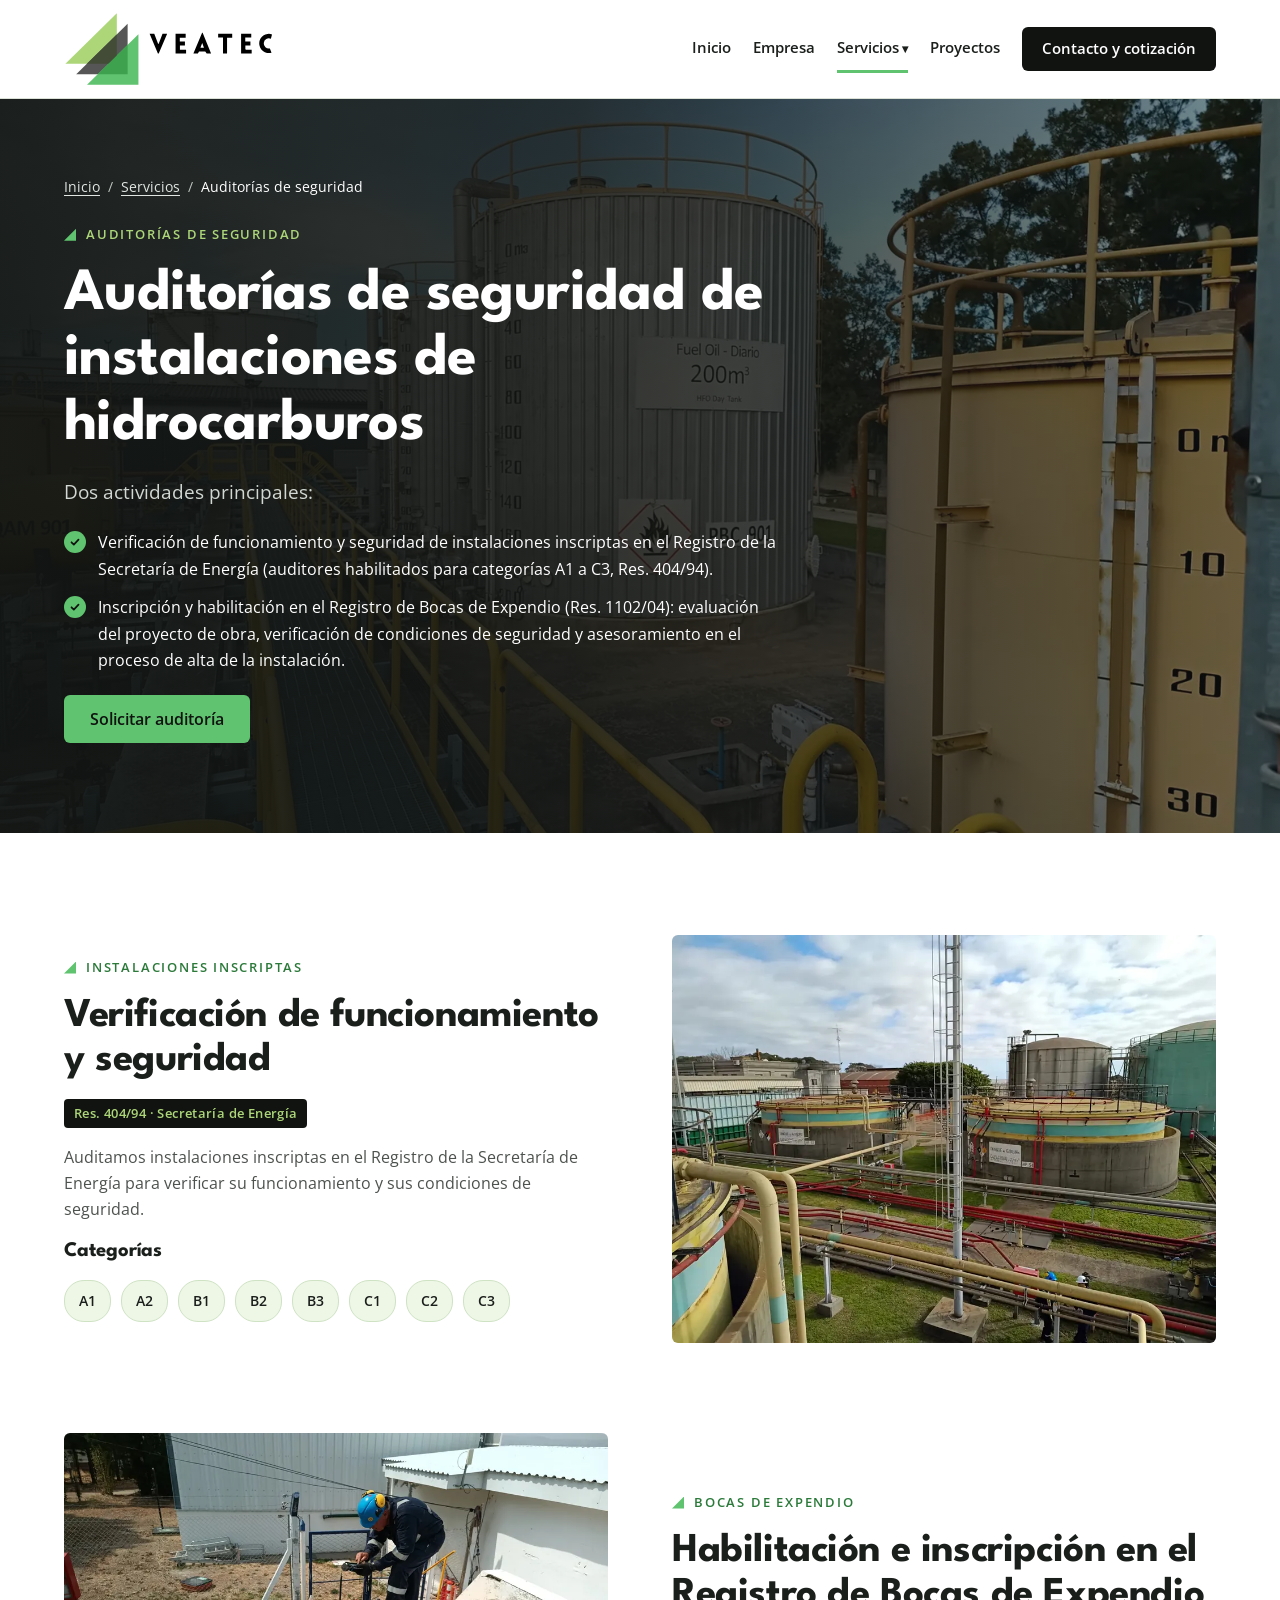
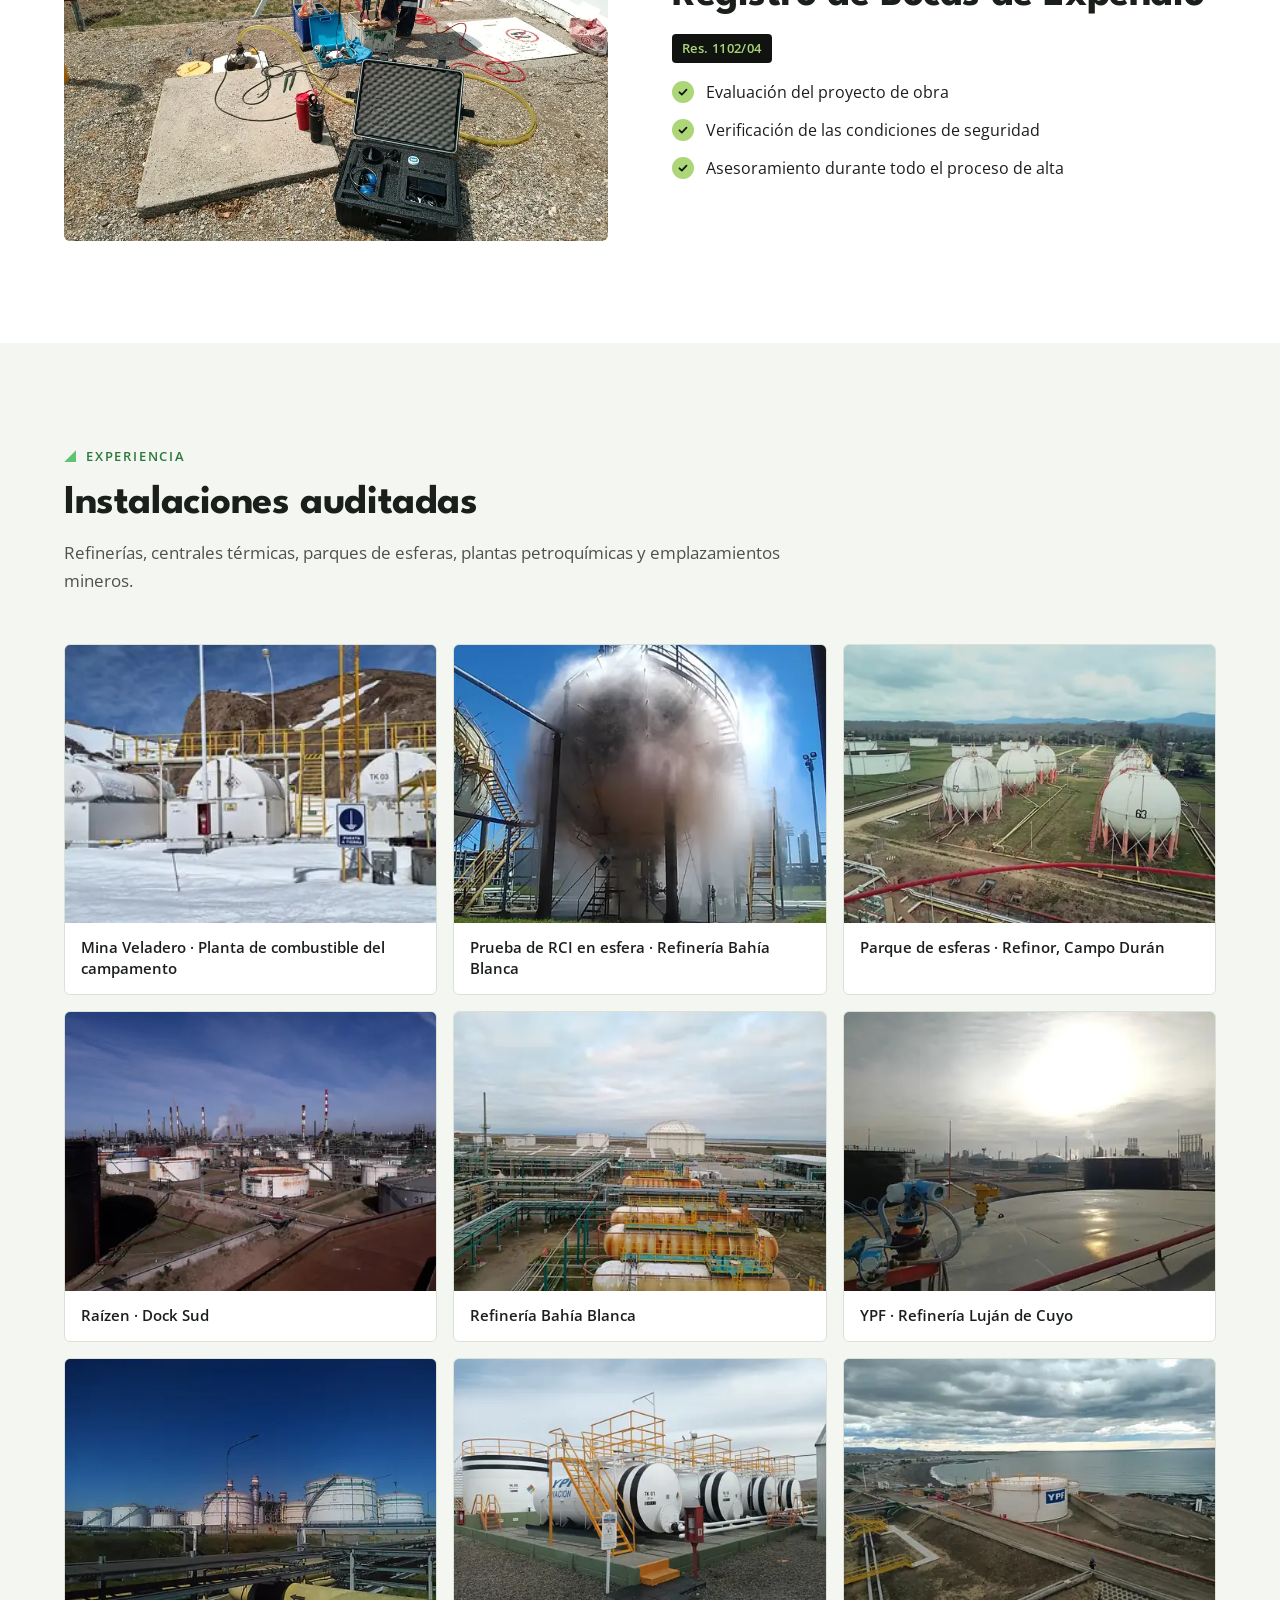
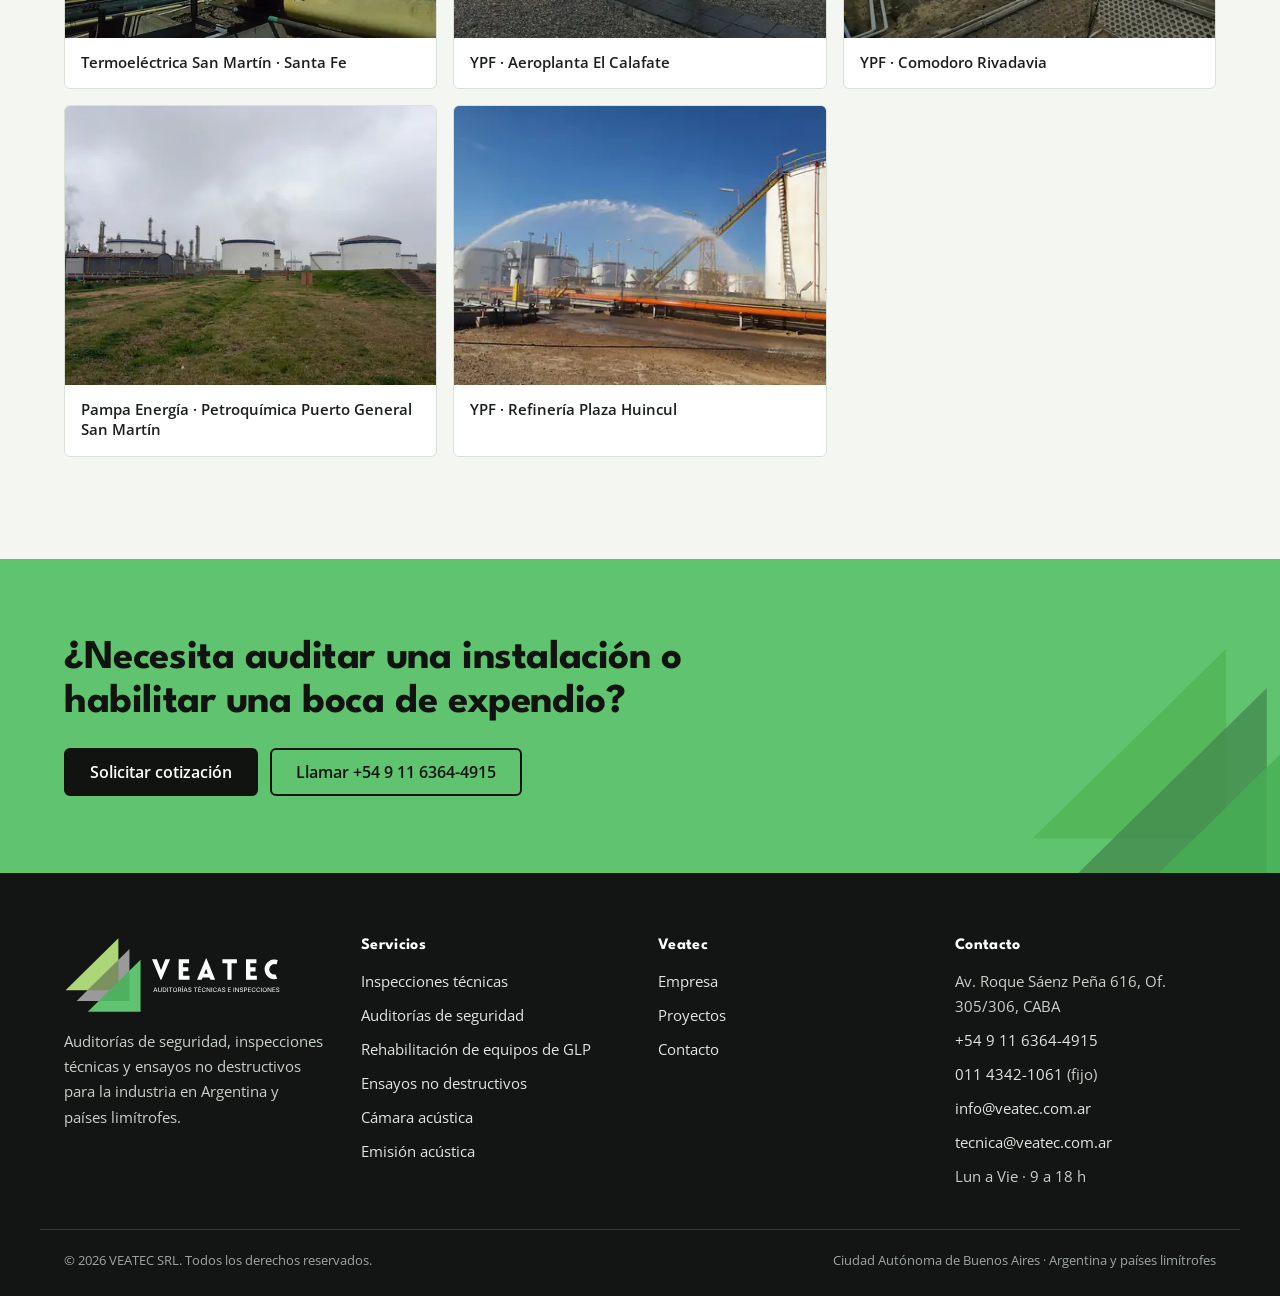
==== commit 5612f906: "feedback 02" ====
--- a/auditorias-de-seguridad.html
+++ b/auditorias-de-seguridad.html
@@ -64,10 +64,32 @@
    "provider": {
     "@id": "https://www.veatec.com.ar/#organizacion"
    },
-   "areaServed": {
-    "@type": "Country",
-    "name": "Argentina"
-   }
+   "areaServed": [
+    {
+     "@type": "Country",
+     "name": "Argentina"
+    },
+    {
+     "@type": "Country",
+     "name": "Uruguay"
+    },
+    {
+     "@type": "Country",
+     "name": "Chile"
+    },
+    {
+     "@type": "Country",
+     "name": "Bolivia"
+    },
+    {
+     "@type": "Country",
+     "name": "Paraguay"
+    },
+    {
+     "@type": "Country",
+     "name": "Brasil"
+    }
+   ]
   }
  ]
 }
@@ -76,18 +98,9 @@
 <body>
 <a class="skip-link" href="#contenido">Saltar al contenido</a>
 <!-- ===== HEADER (en PHP: includes/header.php) ===== -->
-<div class="topbar">
-<div class="container topbar-inner">
-<div class="topbar-group">
-<a href="tel:+5491163644915">+54 9 11 6364-4915</a>
-<a class="hide-sm" href="mailto:info@veatec.com.ar">info@veatec.com.ar</a>
-</div>
-<div class="topbar-group hide-sm"><span>Lun a Vie · 9 a 18 h</span><span>Cobertura en toda la Argentina</span></div>
-</div>
-</div>
 <header class="site-header">
 <div class="container header-main">
-<a class="brand" href="index.html"><img src="img/marca/logo-veatec-compacto.svg" width="158" height="55" alt="Veatec, ir al inicio"></a>
+<a class="brand" href="index.html"><img src="img/marca/logo-veatec-compacto.svg" width="214" height="74" alt="Veatec, ir al inicio"></a>
 <button class="nav-toggle" type="button" aria-expanded="false" aria-controls="menu-principal"><svg width="22" height="22" viewBox="0 0 24 24" fill="none" stroke="currentColor" stroke-width="2" stroke-linecap="round" aria-hidden="true"><path d="M4 7h16M4 12h16M4 17h16"></path></svg><span>Menú</span></button>
 <nav id="menu-principal" class="main-nav" aria-label="Principal">
 <ul class="nav-list">
@@ -97,14 +110,14 @@
 <ul class="sub-menu">
 <li><a href="inspecciones-tecnicas.html">Inspecciones técnicas</a></li>
 <li><a href="auditorias-de-seguridad.html">Auditorías de seguridad</a></li>
-<li><a href="rehabilitacion-equipos-glp.html" class="sub-glp">Rehabilitación de equipos de GLP</a></li>
+<li><a href="rehabilitacion-equipos-glp.html">Rehabilitación de equipos de GLP</a></li>
 <li><a href="ensayos-no-destructivos.html">Ensayos no destructivos</a></li>
+<li><a href="camara-acustica.html">Cámara acústica</a></li>
+<li><a href="emision-acustica.html">Emisión acústica</a></li>
 </ul>
 </li>
-<li class="nav-glp-item"><a class="nav-glp" href="rehabilitacion-equipos-glp.html">Rehabilitación GLP</a></li>
 <li><a class="nav-link" href="proyectos.html">Proyectos</a></li>
-<li><a class="nav-link" href="contacto.html">Contacto</a></li>
-<li class="nav-cta-item"><a class="btn btn--dark nav-cta" href="contacto.html">Solicitar cotización</a></li>
+<li class="nav-cta-item"><a class="btn btn--dark nav-cta" href="contacto.html">Contacto y cotización</a></li>
 </ul>
 </nav>
 </div>
@@ -122,7 +135,11 @@
 </ol></nav>
 <span class="eyebrow">Auditorías de seguridad</span>
 <h1>Auditorías de seguridad de instalaciones de hidrocarburos</h1>
-<p class="lead">Verificamos el funcionamiento y la seguridad de instalaciones inscriptas en el Registro de la Secretaría de Energía y acompañamos la habilitación de bocas de expendio.</p>
+<p class="lead">Dos actividades principales:</p>
+<ul class="checklist">
+<li>Verificación de funcionamiento y seguridad de instalaciones inscriptas en el Registro de la Secretaría de Energía (auditores habilitados para categorías A1 a C3, Res. 404/94).</li>
+<li>Inscripción y habilitación en el Registro de Bocas de Expendio (Res. 1102/04): evaluación del proyecto de obra, verificación de condiciones de seguridad y asesoramiento en el proceso de alta de la instalación.</li>
+</ul>
 <div class="btn-row"><a class="btn btn--primary" href="contacto.html?servicio=auditorias">Solicitar auditoría</a></div>
 </div>
 </div>
@@ -157,8 +174,16 @@
 </section>
 <section class="section section--alt" aria-labelledby="instalaciones-titulo">
 <div class="container">
-<div class="section-head"><div><span class="eyebrow">Experiencia</span><h2 id="instalaciones-titulo">Instalaciones auditadas</h2><p>Refinerías, centrales térmicas, parques de esferas y plantas petroquímicas en todo el país.</p></div></div>
+<div class="section-head"><div><span class="eyebrow">Experiencia</span><h2 id="instalaciones-titulo">Instalaciones auditadas</h2><p>Refinerías, centrales térmicas, parques de esferas, plantas petroquímicas y emplazamientos mineros.</p></div></div>
 <div class="gallery">
+<figure>
+<div class="g-img"><img src="img/fotos/mina-veladero-planta-combustible-960.webp" srcset="img/fotos/mina-veladero-planta-combustible-480.webp 480w, img/fotos/mina-veladero-planta-combustible-960.webp 960w, img/fotos/mina-veladero-planta-combustible-1600.webp 1600w" sizes="(max-width: 700px) 100vw, (max-width: 1100px) 50vw, 380px" width="1600" height="739" alt="Planta de combustible del campamento de la mina Veladero, en la cordillera" loading="lazy" decoding="async"></div>
+<figcaption>Mina Veladero · Planta de combustible del campamento</figcaption>
+</figure>
+<figure>
+<div class="g-img"><img src="img/fotos/prueba-rci-esfera-refineria-bahia-blanca-960.webp" srcset="img/fotos/prueba-rci-esfera-refineria-bahia-blanca-480.webp 480w, img/fotos/prueba-rci-esfera-refineria-bahia-blanca-960.webp 960w" sizes="(max-width: 700px) 100vw, (max-width: 1100px) 50vw, 380px" width="960" height="1280" alt="Prueba de la red contra incendios sobre una esfera en la Refinería Bahía Blanca" loading="lazy" decoding="async"></div>
+<figcaption>Prueba de RCI en esfera · Refinería Bahía Blanca</figcaption>
+</figure>
 <figure>
 <div class="g-img"><img src="img/fotos/parque-esferas-refinor-campo-duran-960.webp" srcset="img/fotos/parque-esferas-refinor-campo-duran-480.webp 480w, img/fotos/parque-esferas-refinor-campo-duran-960.webp 960w, img/fotos/parque-esferas-refinor-campo-duran-1600.webp 1600w" sizes="(max-width: 700px) 100vw, (max-width: 1100px) 50vw, 380px" width="1600" height="1200" alt="Parque de esferas de GLP de Refinor en Campo Durán" loading="lazy" decoding="async"></div>
 <figcaption>Parque de esferas · Refinor, Campo Durán</figcaption>
@@ -216,7 +241,7 @@
 <div class="container footer-grid">
 <div class="footer-brand">
 <img src="img/marca/logo-veatec-negativo.svg" width="220" height="76" alt="Veatec · Auditorías técnicas e inspecciones" loading="lazy">
-<p>Auditorías de seguridad, inspecciones técnicas y ensayos no destructivos para la industria en toda la Argentina.</p>
+<p>Auditorías de seguridad, inspecciones técnicas y ensayos no destructivos para la industria en Argentina y países limítrofes.</p>
 </div>
 <div class="footer-col">
 <h2>Servicios</h2>
@@ -225,6 +250,8 @@
 <li><a href="auditorias-de-seguridad.html">Auditorías de seguridad</a></li>
 <li><a href="rehabilitacion-equipos-glp.html">Rehabilitación de equipos de GLP</a></li>
 <li><a href="ensayos-no-destructivos.html">Ensayos no destructivos</a></li>
+<li><a href="camara-acustica.html">Cámara acústica</a></li>
+<li><a href="emision-acustica.html">Emisión acústica</a></li>
 </ul>
 </div>
 <div class="footer-col">
@@ -248,8 +275,8 @@
 </div>
 </div>
 <div class="container footer-bottom">
-<span>© 2026 Veatec. Todos los derechos reservados.</span>
-<span>Ciudad Autónoma de Buenos Aires · Argentina</span>
+<span>© 2026 VEATEC SRL. Todos los derechos reservados.</span>
+<span>Ciudad Autónoma de Buenos Aires · Argentina y países limítrofes</span>
 </div>
 </footer>
 <!-- ===== /FOOTER ===== -->
--- a/css/estilos.css
+++ b/css/estilos.css
@@ -133,7 +133,7 @@
 .site-header { position: sticky; top: 0; z-index: 40; background: rgba(255,255,255,.97); border-bottom: 1px solid var(--linea); backdrop-filter: saturate(1.2) blur(6px); }
 .header-main { display: flex; align-items: center; justify-content: space-between; gap: 12px 28px; padding-top: 12px; padding-bottom: 12px; }
 .brand { display: block; flex-shrink: 0; }
-.brand img { width: 158px; height: 55px; }
+.brand img { width: 214px; height: 74px; }
 
 .nav-list { list-style: none; margin: 0; padding: 0; display: flex; align-items: center; gap: 4px 22px; }
 .nav-link { display: inline-block; padding: 10px 0; font-size: .95rem; font-weight: 600; color: var(--texto); text-decoration: none; border-bottom: 3px solid transparent; }
@@ -190,7 +190,7 @@
 }
 @media (max-width: 700px) {
   .hide-sm { display: none !important; }
-  .brand img { width: 130px; height: 45px; }
+  .brand img { width: 168px; height: 58px; }
 }
 
 /* ---------- Hero de inicio ---------- */
@@ -432,3 +432,25 @@
 .form-aviso { grid-column: 1 / -1; margin: 0; padding: 12px 14px; border-radius: 4px; background: var(--verde-suave); border: 1px solid #CFE3C4; font-weight: 600; }
 .page-hero .checklist { margin: 4px 0; }
 .page-hero .facts { margin-top: 12px; max-width: 900px; }
+
+/* ---------- Feedback 02 ---------- */
+.nav-cta[aria-current="page"] { background: var(--verde-texto); }
+.feature-grid--light .feature-copy h2 { color: var(--negro); }
+.feature-grid--light .feature-copy p { color: var(--texto-2); }
+.photo-cap { margin: 0; display: flex; flex-direction: column; gap: 8px; }
+.photo-cap figcaption, .mini-gallery figcaption { font-size: .85rem; color: var(--texto-2); line-height: 1.35; }
+.mini-gallery { display: grid; grid-template-columns: repeat(3, minmax(0, 1fr)); gap: 12px; }
+.mini-gallery figure { margin: 0; display: flex; flex-direction: column; gap: 6px; }
+.mini-gallery .g-img { aspect-ratio: 4 / 3; border-radius: var(--radio); overflow: hidden; background: var(--fondo-alt); }
+.mini-gallery img { width: 100%; height: 100%; object-fit: cover; }
+.statements { display: grid; grid-template-columns: repeat(auto-fit, minmax(min(320px, 100%), 1fr)); gap: 24px 48px; align-items: center; }
+.statements p { font-family: var(--f-titulo); font-size: clamp(1.4rem, 2.6vw, 2rem); line-height: 1.2; color: #fff; padding-left: 20px; border-left: 4px solid var(--verde); }
+.statements strong { color: var(--verde-claro); }
+.app-list { list-style: none; margin: 0; padding: 0; display: grid; grid-template-columns: repeat(auto-fit, minmax(min(300px, 100%), 1fr)); gap: 24px; counter-reset: app; }
+.app-list li { counter-increment: app; position: relative; display: flex; flex-direction: column; gap: 10px; padding: 28px; background: #fff; border: 1px solid var(--linea); border-top: 4px solid var(--verde); border-radius: var(--radio); }
+.app-list li::after { content: counter(app, decimal-leading-zero); position: absolute; top: 18px; right: 22px; font-family: var(--f-titulo); font-weight: 700; font-size: 1.6rem; color: var(--verde-claro); }
+.app-list__lead { font-weight: 600; }
+.app-list p:not(.app-list__lead) { color: var(--texto-2); font-size: .97rem; }
+.tech__sub { font-size: .85rem; color: var(--texto-2); margin-top: -4px; }
+.tech .link-arrow { margin-top: 4px; }
+.note { margin-top: 20px; }
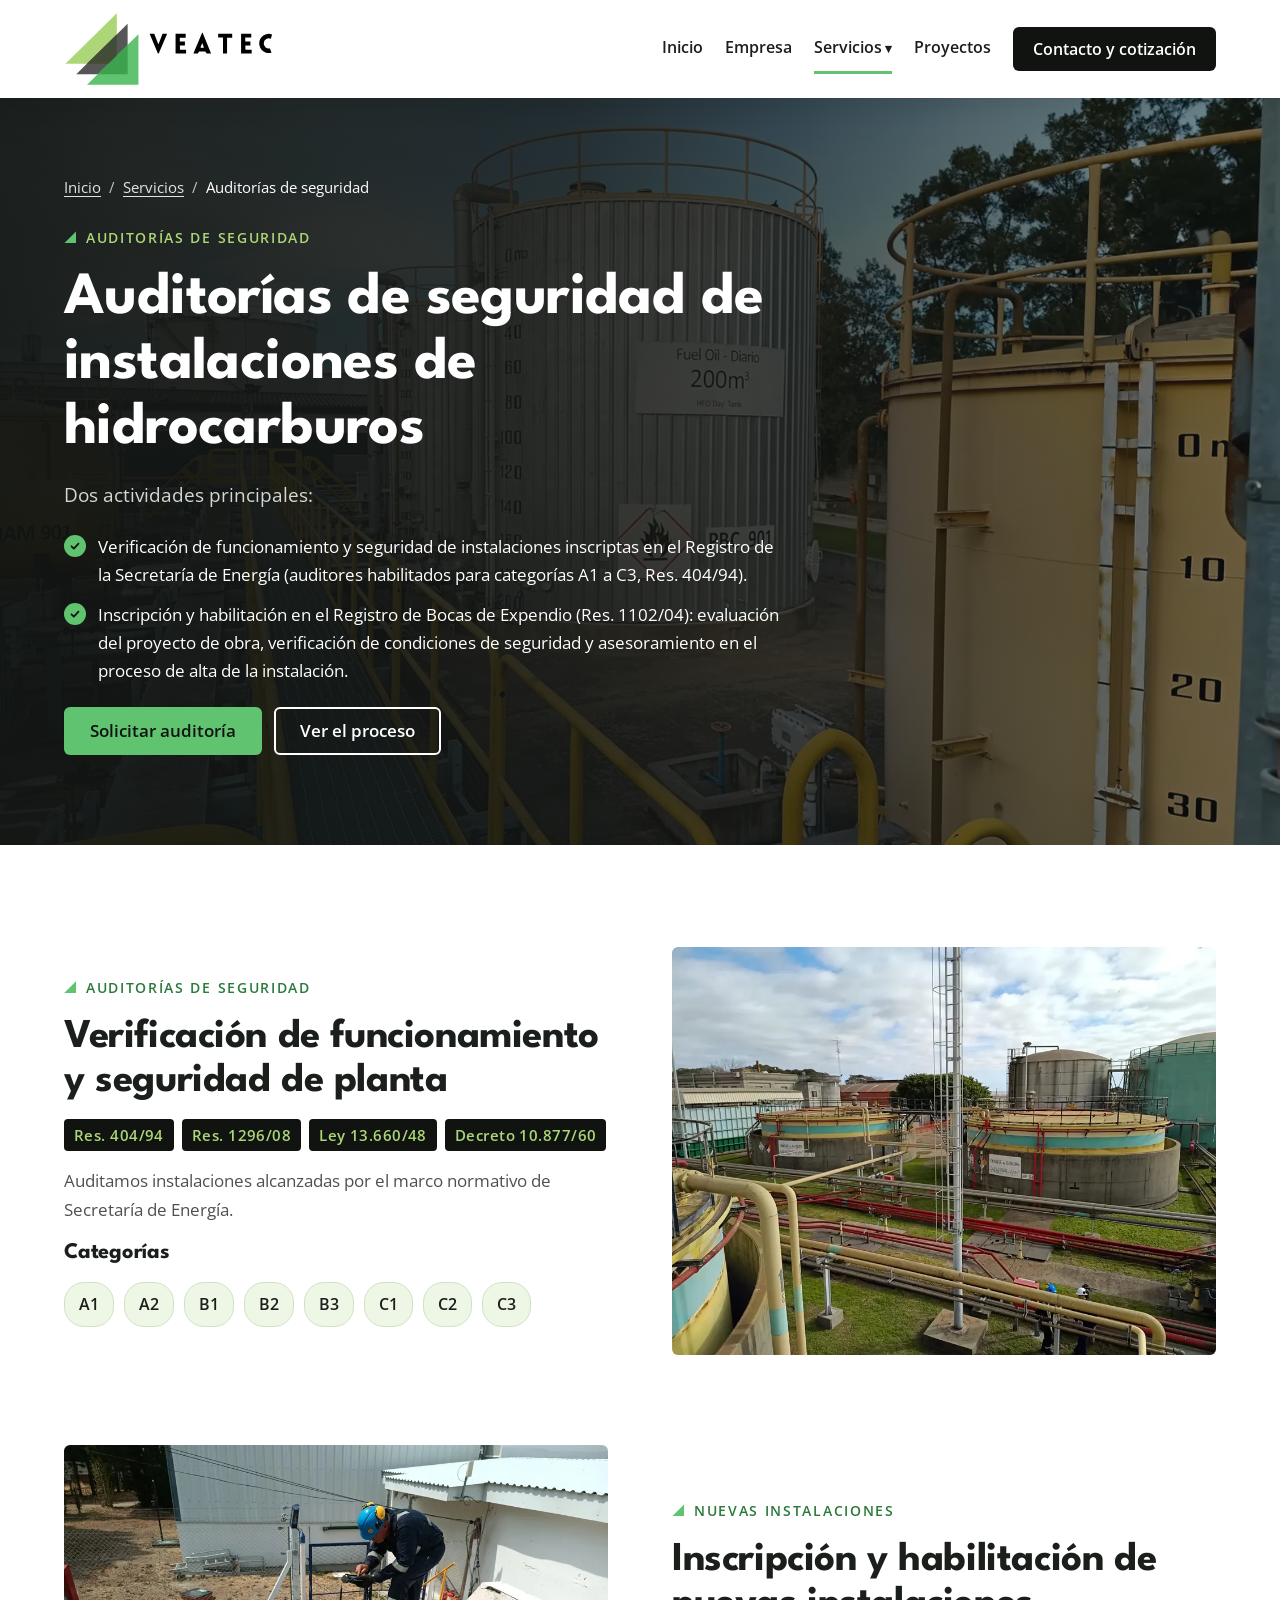
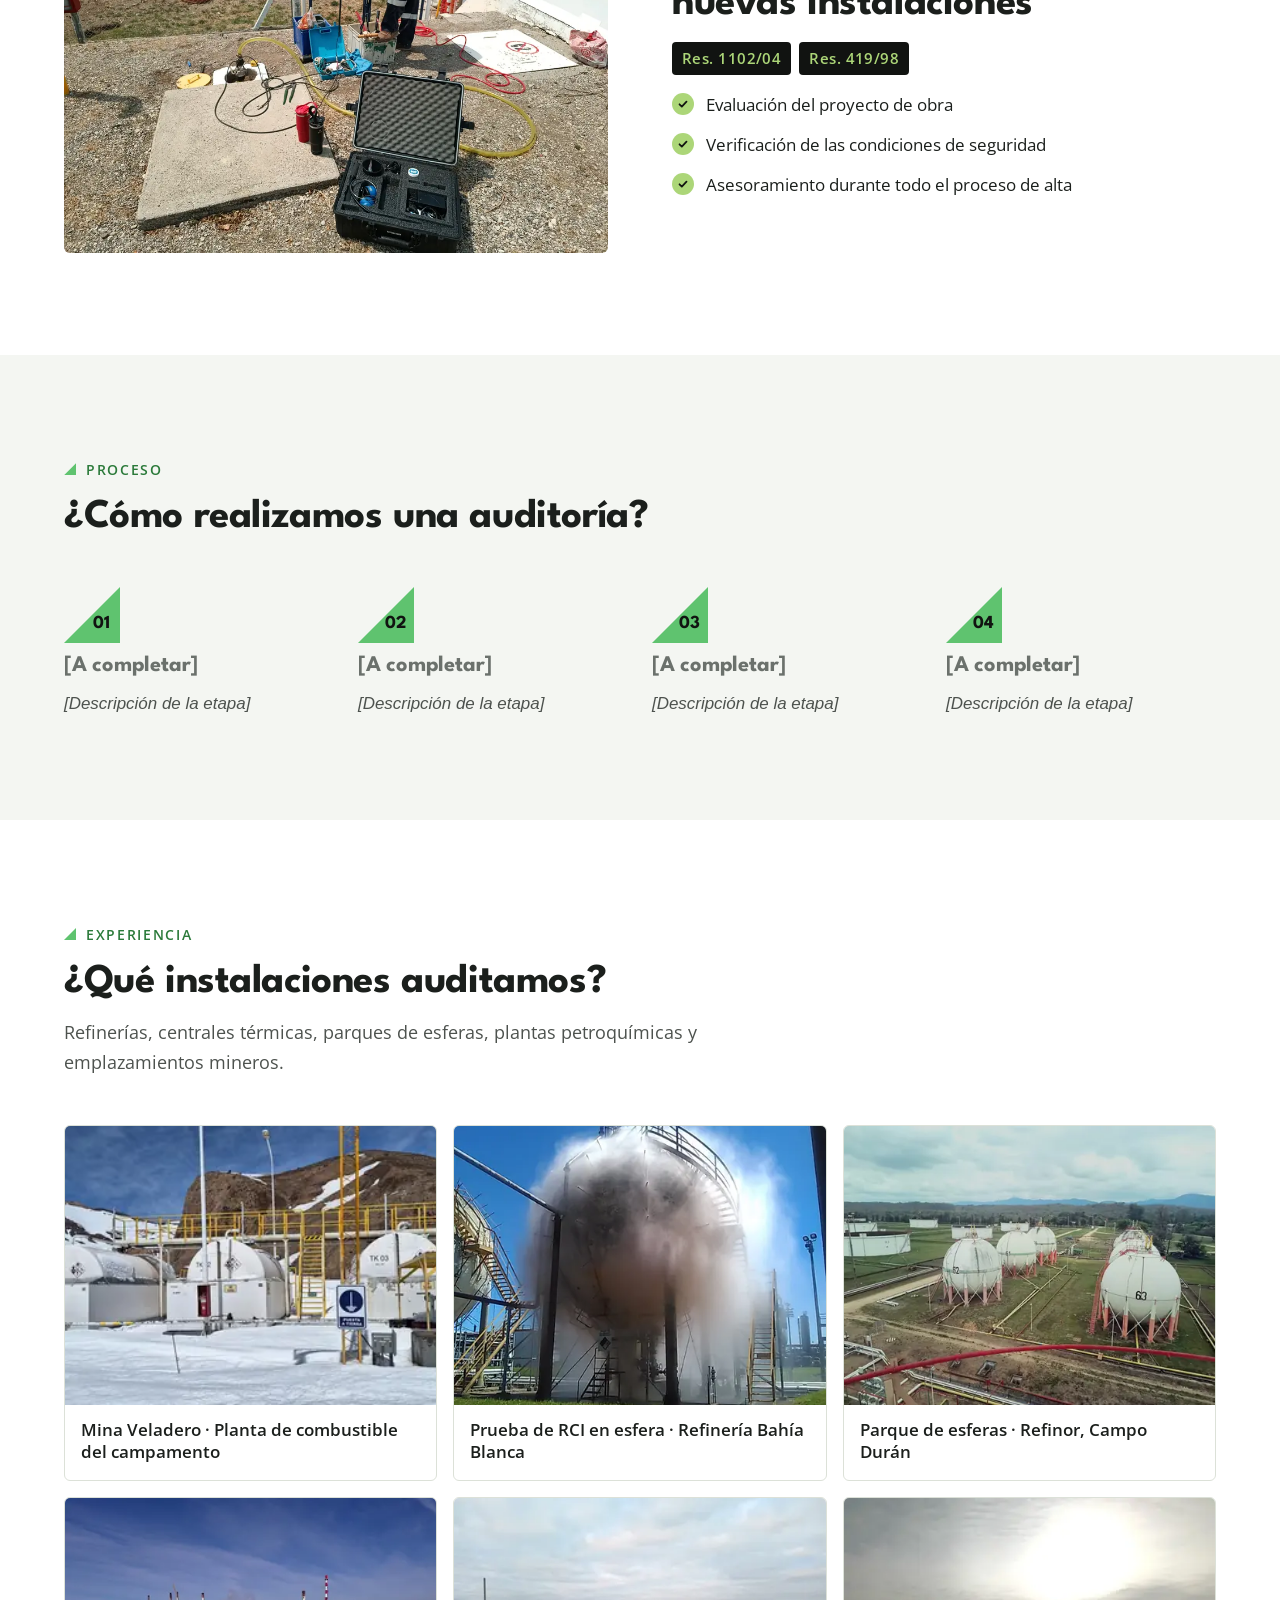
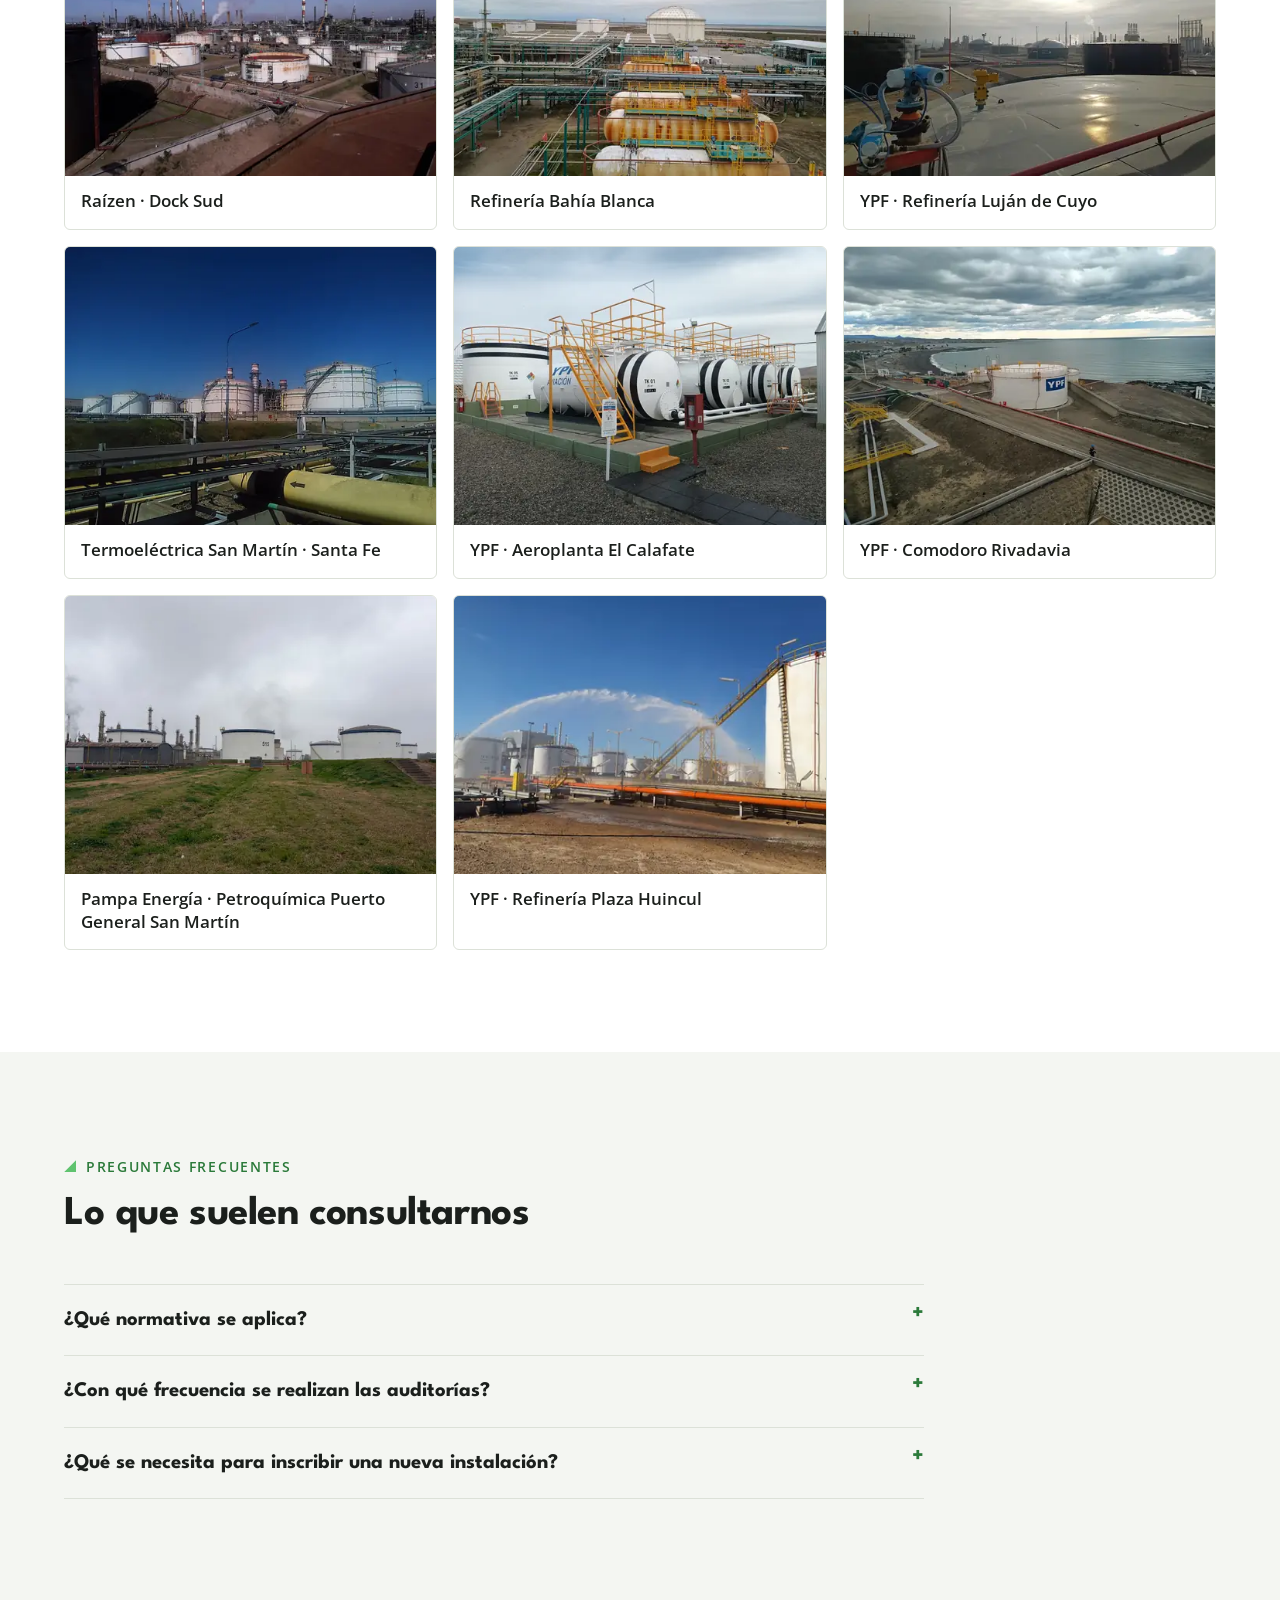
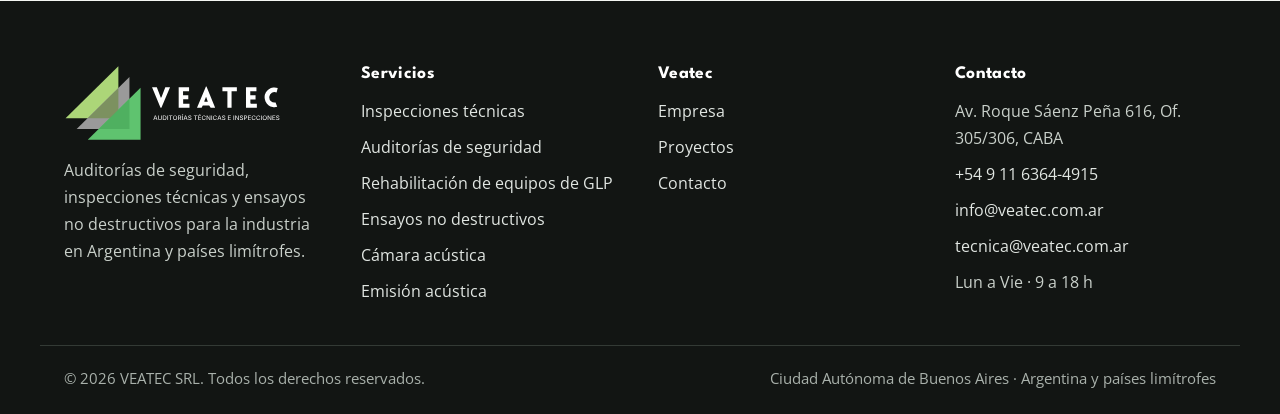
==== commit 5b4fde8f: "se aplica feedback 20261027" ====
--- a/auditorias-de-seguridad.html
+++ b/auditorias-de-seguridad.html
@@ -4,7 +4,7 @@
 <meta charset="utf-8">
 <meta name="viewport" content="width=device-width, initial-scale=1">
 <title>Auditorías de seguridad Res. 404/94 y 1102/04 | Veatec</title>
-<meta name="description" content="Auditorías de seguridad de instalaciones inscriptas en la Secretaría de Energía (Res. 404/94) y habilitación de bocas de expendio (Res. 1102/04).">
+<meta name="description" content="Auditorías de seguridad de instalaciones bajo la normativa de la Secretaría de Energía (Res. 404/94) e inscripción de nuevas instalaciones (Res. 1102/04).">
 <!-- DEMO: evita que la copia de GitHub Pages se indexe. QUITAR esta línea al publicar en el dominio real. -->
 <meta name="robots" content="noindex, nofollow">
 <link rel="canonical" href="https://www.veatec.com.ar/auditorias-de-seguridad.html">
@@ -15,7 +15,7 @@
 <meta property="og:locale" content="es_AR">
 <meta property="og:site_name" content="Veatec">
 <meta property="og:title" content="Auditorías de seguridad Res. 404/94 y 1102/04 | Veatec">
-<meta property="og:description" content="Auditorías de seguridad de instalaciones inscriptas en la Secretaría de Energía (Res. 404/94) y habilitación de bocas de expendio (Res. 1102/04).">
+<meta property="og:description" content="Auditorías de seguridad de instalaciones bajo la normativa de la Secretaría de Energía (Res. 404/94) e inscripción de nuevas instalaciones (Res. 1102/04).">
 <meta property="og:url" content="https://www.veatec.com.ar/auditorias-de-seguridad.html">
 <meta property="og:image" content="https://www.veatec.com.ar/img/marca/og-veatec.jpg">
 <meta property="og:image:width" content="1200">
@@ -59,7 +59,7 @@
    "@id": "https://www.veatec.com.ar/auditorias-de-seguridad.html#servicio",
    "name": "Auditorías de seguridad",
    "serviceType": "Auditorías de seguridad",
-   "description": "Auditorías de seguridad de instalaciones inscriptas en la Secretaría de Energía (Res. 404/94) y habilitación de bocas de expendio (Res. 1102/04).",
+   "description": "Auditorías de seguridad de instalaciones bajo la normativa de la Secretaría de Energía (Res. 404/94) e inscripción de nuevas instalaciones (Res. 1102/04).",
    "url": "https://www.veatec.com.ar/auditorias-de-seguridad.html",
    "provider": {
     "@id": "https://www.veatec.com.ar/#organizacion"
@@ -88,6 +88,19 @@
     {
      "@type": "Country",
      "name": "Brasil"
+    }
+   ]
+  },
+  {
+   "@type": "FAQPage",
+   "mainEntity": [
+    {
+     "@type": "Question",
+     "name": "¿Qué normativa se aplica?",
+     "acceptedAnswer": {
+      "@type": "Answer",
+      "text": "Para instalaciones en funcionamiento, la Res. 404/94, la Res. 1296/08, la Ley 13.660/48 y el Decreto 10.877/60. Para nuevas instalaciones, la Res. 1102/04 y la Res. 419/98."
+     }
     }
    ]
   }
@@ -140,7 +153,10 @@
 <li>Verificación de funcionamiento y seguridad de instalaciones inscriptas en el Registro de la Secretaría de Energía (auditores habilitados para categorías A1 a C3, Res. 404/94).</li>
 <li>Inscripción y habilitación en el Registro de Bocas de Expendio (Res. 1102/04): evaluación del proyecto de obra, verificación de condiciones de seguridad y asesoramiento en el proceso de alta de la instalación.</li>
 </ul>
-<div class="btn-row"><a class="btn btn--primary" href="contacto.html?servicio=auditorias">Solicitar auditoría</a></div>
+<div class="btn-row">
+<a class="btn btn--primary" href="contacto.html?servicio=auditorias">Solicitar auditoría</a>
+<a class="btn btn--outline" href="#proceso">Ver el proceso</a>
+</div>
 </div>
 </div>
 </section>
@@ -148,10 +164,10 @@
 <div class="container">
 <div class="split">
 <div class="split__copy">
-<span class="eyebrow">Instalaciones inscriptas</span>
-<h2 id="registro-titulo">Verificación de funcionamiento y seguridad</h2>
-<span class="norma">Res. 404/94 · Secretaría de Energía</span>
-<p>Auditamos instalaciones inscriptas en el Registro de la Secretaría de Energía para verificar su funcionamiento y sus condiciones de seguridad.</p>
+<span class="eyebrow">Auditorías de Seguridad</span>
+<h2 id="registro-titulo">Verificación de funcionamiento y seguridad de planta</h2>
+<ul class="norma-row" aria-label="Normativa de referencia"><li class="norma">Res. 404/94</li><li class="norma">Res. 1296/08</li><li class="norma">Ley 13.660/48</li><li class="norma">Decreto 10.877/60</li></ul>
+<p>Auditamos instalaciones alcanzadas por el marco normativo de Secretaría de Energía.</p>
 <h3>Categorías</h3>
 <ul class="chips" aria-label="Categorías de instalaciones"><li>A1</li><li>A2</li><li>B1</li><li>B2</li><li>B3</li><li>C1</li><li>C2</li><li>C3</li></ul>
 </div>
@@ -159,9 +175,9 @@
 </div>
 <div class="split split--reverse">
 <div class="split__copy">
-<span class="eyebrow">Bocas de expendio</span>
-<h2>Habilitación e inscripción en el Registro de Bocas de Expendio</h2>
-<span class="norma">Res. 1102/04</span>
+<span class="eyebrow">Nuevas instalaciones</span>
+<h2>Inscripción y habilitación de nuevas instalaciones</h2>
+<ul class="norma-row" aria-label="Normativa de referencia"><li class="norma">Res. 1102/04</li><li class="norma">Res. 419/98</li></ul>
 <ul class="checklist">
 <li>Evaluación del proyecto de obra</li>
 <li>Verificación de las condiciones de seguridad</li>
@@ -172,9 +188,20 @@
 </div>
 </div>
 </section>
-<section class="section section--alt" aria-labelledby="instalaciones-titulo">
-<div class="container">
-<div class="section-head"><div><span class="eyebrow">Experiencia</span><h2 id="instalaciones-titulo">Instalaciones auditadas</h2><p>Refinerías, centrales térmicas, parques de esferas, plantas petroquímicas y emplazamientos mineros.</p></div></div>
+<section class="section section--alt" id="proceso" aria-labelledby="proceso-titulo">
+<div class="container">
+<div class="section-head"><div><span class="eyebrow">Proceso</span><h2 id="proceso-titulo">¿Cómo realizamos una auditoría?</h2></div></div>
+<ol class="steps">
+<li><h3 class="pending">[A completar]</h3><p class="pending">[Descripción de la etapa]</p></li>
+<li><h3 class="pending">[A completar]</h3><p class="pending">[Descripción de la etapa]</p></li>
+<li><h3 class="pending">[A completar]</h3><p class="pending">[Descripción de la etapa]</p></li>
+<li><h3 class="pending">[A completar]</h3><p class="pending">[Descripción de la etapa]</p></li>
+</ol>
+</div>
+</section>
+<section class="section" aria-labelledby="instalaciones-titulo">
+<div class="container">
+<div class="section-head"><div><span class="eyebrow">Experiencia</span><h2 id="instalaciones-titulo">¿Qué instalaciones auditamos?</h2><p>Refinerías, centrales térmicas, parques de esferas, plantas petroquímicas y emplazamientos mineros.</p></div></div>
 <div class="gallery">
 <figure>
 <div class="g-img"><img src="img/fotos/mina-veladero-planta-combustible-960.webp" srcset="img/fotos/mina-veladero-planta-combustible-480.webp 480w, img/fotos/mina-veladero-planta-combustible-960.webp 960w, img/fotos/mina-veladero-planta-combustible-1600.webp 1600w" sizes="(max-width: 700px) 100vw, (max-width: 1100px) 50vw, 380px" width="1600" height="739" alt="Planta de combustible del campamento de la mina Veladero, en la cordillera" loading="lazy" decoding="async"></div>
@@ -223,15 +250,13 @@
 </div>
 </div>
 </section>
-<section class="cta-band">
-<svg class="cta-band__tris" viewBox="5 9.5 227 227" aria-hidden="true" focusable="false"><path fill="#ACD678" d="M7 168 L164 168 L164 14Z"/><path fill="#565656" d="M40 200 L197 200 L197 46Z"/><path fill="#5FC36F" d="M73 232 L230 232 L230 78Z"/><path fill="#434C37" d="M164 78.37 L72.62 168 L164 168Z"/><path fill="#3DA14E" d="M197 110.37 L105.62 200 L197 200Z"/></svg>
-<div class="container">
-<div>
-<h2>¿Necesita auditar una instalación o habilitar una boca de expendio?</h2>
-</div>
-<div class="btn-row">
-<a class="btn btn--dark" href="contacto.html">Solicitar cotización</a>
-<a class="btn btn--outline" href="tel:+5491163644915">Llamar +54 9 11 6364-4915</a>
+<section class="section section--alt" aria-labelledby="faq-titulo">
+<div class="container">
+<div class="section-head"><div><span class="eyebrow">Preguntas frecuentes</span><h2 id="faq-titulo">Lo que suelen consultarnos</h2></div></div>
+<div class="faq">
+<details><summary>¿Qué normativa se aplica?</summary><p>Para instalaciones en funcionamiento, la Res. 404/94, la Res. 1296/08, la Ley 13.660/48 y el Decreto 10.877/60. Para nuevas instalaciones, la Res. 1102/04 y la Res. 419/98.</p></details>
+<details><summary>¿Con qué frecuencia se realizan las auditorías?</summary><p class="pending">[A completar]</p></details>
+<details><summary>¿Qué se necesita para inscribir una nueva instalación?</summary><p class="pending">[A completar]</p></details>
 </div>
 </div>
 </section>
@@ -267,7 +292,6 @@
 <ul>
 <li>Av. Roque Sáenz Peña 616, Of. 305/306, CABA</li>
 <li><a href="tel:+5491163644915">+54 9 11 6364-4915</a></li>
-<li><a href="tel:+541143421061">011 4342-1061</a> (fijo)</li>
 <li><a href="mailto:info@veatec.com.ar">info@veatec.com.ar</a></li>
 <li><a href="mailto:tecnica@veatec.com.ar">tecnica@veatec.com.ar</a></li>
 <li>Lun a Vie · 9 a 18 h</li>
--- a/css/estilos.css
+++ b/css/estilos.css
@@ -43,7 +43,7 @@
   background: var(--fondo);
   color: var(--texto);
   font-family: var(--f-texto);
-  font-size: 1rem;
+  font-size: 1.0625rem;      /* 17 px: feedback 03, letra más grande */
   line-height: 1.65;
   overflow-wrap: break-word;
 }
@@ -60,7 +60,8 @@
 }
 h1 { font-size: clamp(2.2rem, 4.8vw, 3.75rem); }
 h2 { font-size: clamp(1.75rem, 3.2vw, 2.6rem); }
-h3 { font-size: 1.3rem; line-height: 1.2; }
+h3 { font-size: 1.4rem; line-height: 1.2; }
+h4 { font-size: 1.15rem; line-height: 1.25; }
 p { margin: 0; }
 
 a { color: var(--verde-texto); text-underline-offset: 3px; }
@@ -86,13 +87,13 @@
 
 .section-head { display: flex; flex-wrap: wrap; justify-content: space-between; align-items: flex-end; gap: 16px 40px; margin-bottom: clamp(32px, 4vw, 48px); }
 .section-head > div { max-width: 720px; display: flex; flex-direction: column; gap: 14px; }
-.section-head p { color: var(--texto-2); font-size: 1.075rem; }
+.section-head p { color: var(--texto-2); font-size: 1.125rem; }
 .section--dark .section-head p { color: #BFC6C0; }
 
 .eyebrow {
   display: inline-flex; align-items: center; gap: 10px;
-  font-family: var(--f-texto); font-size: .8rem; font-weight: 600;
-  letter-spacing: .14em; text-transform: uppercase; color: var(--verde-texto);
+  font-family: var(--f-texto); font-size: .875rem; font-weight: 600;
+  letter-spacing: .12em; text-transform: uppercase; color: var(--verde-texto);
 }
 .eyebrow::before {   /* triángulo del isotipo */
   content: ""; width: 12px; height: 12px; flex-shrink: 0;
@@ -110,7 +111,7 @@
 .btn {
   display: inline-flex; align-items: center; justify-content: center; gap: 10px;
   min-height: 48px; padding: 0 24px; border-radius: var(--radio);
-  border: 2px solid transparent; font: inherit; font-weight: 600; font-size: 1rem;
+  border: 2px solid transparent; font: inherit; font-weight: 600; font-size: 1.0625rem;
   text-decoration: none; cursor: pointer; transition: background .2s, color .2s, border-color .2s;
 }
 .btn--primary { background: var(--verde); color: var(--negro); }
@@ -130,13 +131,14 @@
 .topbar-inner { display: flex; flex-wrap: wrap; justify-content: space-between; gap: 6px 24px; padding-top: 8px; padding-bottom: 8px; }
 .topbar-group { display: flex; flex-wrap: wrap; gap: 6px 22px; }
 
-.site-header { position: sticky; top: 0; z-index: 40; background: rgba(255,255,255,.97); border-bottom: 1px solid var(--linea); backdrop-filter: saturate(1.2) blur(6px); }
+.site-header { position: sticky; top: 0; z-index: 40; background: rgba(255,255,255,.98); backdrop-filter: saturate(1.2) blur(6px);
+  box-shadow: 0 1px 0 rgba(17,19,17,.06), 0 6px 22px rgba(17,19,17,.13); }   /* sombra para despegar el menú (feedback 03) */
 .header-main { display: flex; align-items: center; justify-content: space-between; gap: 12px 28px; padding-top: 12px; padding-bottom: 12px; }
 .brand { display: block; flex-shrink: 0; }
 .brand img { width: 214px; height: 74px; }
 
 .nav-list { list-style: none; margin: 0; padding: 0; display: flex; align-items: center; gap: 4px 22px; }
-.nav-link { display: inline-block; padding: 10px 0; font-size: .95rem; font-weight: 600; color: var(--texto); text-decoration: none; border-bottom: 3px solid transparent; }
+.nav-link { display: inline-block; padding: 10px 0; font-size: 1.02rem; font-weight: 600; color: var(--texto); text-decoration: none; border-bottom: 3px solid transparent; }
 .nav-link:hover { color: var(--verde-texto); }
 .nav-link[aria-current="page"] { border-bottom-color: var(--verde); }
 
@@ -148,7 +150,7 @@
   border: 1px solid var(--linea); border-top: 3px solid var(--verde); box-shadow: var(--sombra);
 }
 .has-sub:hover .sub-menu, .has-sub:focus-within .sub-menu { display: block; }
-.sub-menu a { display: block; padding: 10px 18px; color: var(--texto); text-decoration: none; font-weight: 600; font-size: .95rem; }
+.sub-menu a { display: block; padding: 10px 18px; color: var(--texto); text-decoration: none; font-weight: 600; font-size: 1.02rem; }
 .sub-menu a:hover { background: var(--fondo-alt); color: var(--verde-texto); }
 .sub-menu .sub-glp { display: flex; align-items: center; gap: 8px; }
 .sub-menu .sub-glp::after { content: "Destacado"; font-size: .7rem; padding: 2px 8px; border-radius: 10px; background: var(--verde-claro); color: var(--negro); }
@@ -162,7 +164,7 @@
 .nav-glp:hover { background: var(--verde-claro); color: var(--negro); }
 .nav-glp[aria-current="page"] { background: var(--verde); }
 
-.nav-cta { min-height: 44px; padding: 0 18px; font-size: .95rem; }
+.nav-cta { min-height: 44px; padding: 0 18px; font-size: 1.02rem; }
 
 .nav-toggle {
   display: none; align-items: center; gap: 8px; min-height: 44px; padding: 0 14px;
@@ -200,8 +202,8 @@
 .hero-copy h1 { color: var(--negro); font-size: clamp(2.1rem, 4.2vw, 3.4rem); }
 .hero-copy h1 em { font-style: normal; color: var(--verde-texto); }
 .trust { display: flex; flex-wrap: wrap; gap: 10px 28px; padding-top: 18px; border-top: 1px solid var(--linea); list-style: none; margin: 6px 0 0; padding-left: 0; }
-.trust li { display: flex; flex-direction: column; font-size: .88rem; color: var(--texto-2); line-height: 1.35; }
-.trust strong { font-family: var(--f-titulo); font-size: 1.5rem; color: var(--negro); line-height: 1.1; }
+.trust li { display: flex; flex-direction: column; font-size: .97rem; color: var(--texto-2); line-height: 1.35; }
+.trust strong { font-family: var(--f-titulo); font-size: 1.45rem; color: var(--negro); line-height: 1.1; }
 
 .hero-media { position: relative; }
 .hero-media .photo { border-radius: var(--radio); overflow: hidden; aspect-ratio: 4 / 3.3; box-shadow: var(--sombra); }
@@ -209,9 +211,9 @@
 .hero-tris { position: absolute; width: 38%; max-width: 210px; left: -7%; bottom: -9%; pointer-events: none; }
 .hero-badge {
   position: absolute; right: 16px; bottom: 16px; display: flex; flex-direction: column;
-  background: var(--negro); color: #fff; padding: 12px 16px; border-radius: var(--radio); font-size: .8rem; max-width: 240px;
-}
-.hero-badge strong { color: var(--verde-claro); font-family: var(--f-titulo); font-size: 1rem; }
+  background: var(--negro); color: #fff; padding: 12px 16px; border-radius: var(--radio); font-size: .92rem; max-width: 260px;
+}
+.hero-badge strong { color: var(--verde-claro); font-family: var(--f-titulo); font-size: 1.1rem; }
 
 /* ---------- Hero de páginas internas ---------- */
 .page-hero { position: relative; background: var(--oscuro); color: #fff; overflow: hidden; }
@@ -223,7 +225,7 @@
 .page-hero__copy .lead { color: #D2D8D3; }
 .page-hero--glp { border-bottom: 6px solid var(--verde); }
 
-.breadcrumbs ol { list-style: none; margin: 0 0 8px; padding: 0; display: flex; flex-wrap: wrap; gap: 4px 8px; font-size: .85rem; color: #BFC6C0; }
+.breadcrumbs ol { list-style: none; margin: 0 0 8px; padding: 0; display: flex; flex-wrap: wrap; gap: 4px 8px; font-size: .95rem; color: #BFC6C0; }
 .breadcrumbs a { color: #E1E6E2; }
 .breadcrumbs a:hover { color: var(--verde-claro); }
 .breadcrumbs [aria-current] { color: #fff; }
@@ -238,9 +240,10 @@
 .service-card:hover { box-shadow: var(--sombra); transform: translateY(-3px); color: var(--texto); }
 .service-card__img { aspect-ratio: 16 / 10; overflow: hidden; background: var(--fondo-alt); }
 .service-card__img img { width: 100%; height: 100%; object-fit: cover; }
-.service-card__body { display: flex; flex-direction: column; gap: 10px; padding: 24px; flex-grow: 1; }
-.service-card__body p { color: var(--texto-2); font-size: .97rem; }
-.service-card__more { margin-top: auto; padding-top: 6px; font-weight: 600; color: var(--verde-texto); }
+.service-card__body { display: flex; flex-direction: column; gap: 12px; padding: 26px; flex-grow: 1; }
+.service-card__body h3 { font-size: 1.5rem; }
+.service-card__body p { color: var(--texto-2); font-size: 1.1rem; line-height: 1.6; }
+.service-card__more { margin-top: auto; padding-top: 6px; font-weight: 600; font-size: 1.06rem; color: var(--verde-texto); }
 .service-card--featured { border: 2px solid var(--verde); }
 .badge { position: absolute; top: 14px; left: 14px; z-index: 2; padding: 5px 12px; border-radius: 14px; background: var(--verde-claro); color: var(--negro); font-size: .75rem; font-weight: 700; letter-spacing: .06em; text-transform: uppercase; }
 
@@ -248,7 +251,7 @@
 .feature-grid { display: grid; grid-template-columns: repeat(auto-fit, minmax(min(460px, 100%), 1fr)); gap: clamp(32px, 5vw, 64px); align-items: center; }
 .feature-copy { display: flex; flex-direction: column; gap: 20px; }
 .feature-copy h2 { color: #fff; }
-.feature-copy p { color: #C9D0CA; font-size: 1.08rem; }
+.feature-copy p { color: #C9D0CA; font-size: 1.12rem; }
 .checklist { list-style: none; margin: 0; padding: 0; display: flex; flex-direction: column; gap: 12px; }
 .checklist li { display: flex; gap: 12px; align-items: flex-start; }
 .checklist li::before { content: ""; flex-shrink: 0; width: 22px; height: 22px; margin-top: 2px; border-radius: 50%; background: var(--verde) url("data:image/svg+xml,%3Csvg xmlns='http://www.w3.org/2000/svg' viewBox='0 0 24 24' fill='none' stroke='%23111311' stroke-width='3' stroke-linecap='round' stroke-linejoin='round'%3E%3Cpath d='M6 12.5l4 4L18 8'/%3E%3C/svg%3E") center / 14px no-repeat; }
@@ -260,7 +263,7 @@
 .stats { display: grid; grid-template-columns: repeat(auto-fit, minmax(min(150px, 100%), 1fr)); gap: 12px; }
 .stat { padding: 16px 18px; border: 1px solid var(--oscuro-linea); border-radius: var(--radio); }
 .stat strong { display: block; font-family: var(--f-titulo); font-size: 1.9rem; line-height: 1.1; color: #fff; }
-.stat span { font-size: .85rem; color: #BFC6C0; }
+.stat span { font-size: .97rem; color: #BFC6C0; }
 .stats--light .stat { border-color: var(--linea); background: #fff; }
 .stats--light .stat strong { color: var(--negro); }
 .stats--light .stat span { color: var(--texto-2); }
@@ -275,7 +278,7 @@
 /* ---------- Beneficios / características ---------- */
 .features { list-style: none; margin: 0; padding: 0; display: grid; grid-template-columns: repeat(auto-fit, minmax(min(250px, 100%), 1fr)); gap: 28px; }
 .features li { display: flex; flex-direction: column; gap: 10px; padding-top: 20px; border-top: 3px solid var(--verde); }
-.features p { color: var(--texto-2); font-size: .97rem; }
+.features p { color: var(--texto-2); font-size: 1.06rem; }
 .section--dark .features p { color: #BFC6C0; }
 .icon { width: 44px; height: 44px; display: grid; place-items: center; border-radius: var(--radio); background: var(--verde-suave); color: var(--verde-texto); }
 .section--dark .icon { background: var(--oscuro-2); color: var(--verde); }
@@ -283,13 +286,13 @@
 
 /* ---------- Listas de certificaciones / normas ---------- */
 .chips { list-style: none; margin: 0; padding: 0; display: flex; flex-wrap: wrap; gap: 10px; }
-.chips li { padding: 8px 14px; border-radius: 20px; background: var(--verde-suave); border: 1px solid #CFE3C4; font-weight: 600; font-size: .9rem; }
+.chips li { padding: 8px 14px; border-radius: 20px; background: var(--verde-suave); border: 1px solid #CFE3C4; font-weight: 600; font-size: 1rem; }
 .section--dark .chips li, .page-hero .chips li { background: transparent; border-color: var(--oscuro-linea); color: #E8ECE8; }
 
 .cert-list { list-style: none; margin: 0; padding: 0; display: grid; grid-template-columns: repeat(auto-fit, minmax(min(240px, 100%), 1fr)); gap: 16px; }
 .cert-list li { display: flex; flex-direction: column; gap: 4px; padding: 20px; background: #fff; border: 1px solid var(--linea); border-left: 4px solid var(--verde); border-radius: var(--radio); }
-.cert-list strong { font-family: var(--f-titulo); font-size: 1.15rem; }
-.cert-list span { color: var(--texto-2); font-size: .92rem; }
+.cert-list strong { font-family: var(--f-titulo); font-size: 1.3rem; }
+.cert-list span { color: var(--texto-2); font-size: 1.06rem; }
 
 /* ---------- Pasos ---------- */
 .steps { list-style: none; margin: 0; padding: 0; counter-reset: paso; display: grid; grid-template-columns: repeat(auto-fit, minmax(min(240px, 100%), 1fr)); gap: 28px 24px; }
@@ -299,7 +302,7 @@
   font-family: var(--f-titulo); font-weight: 700; font-size: 1.15rem; color: var(--negro);
   background: var(--verde); clip-path: polygon(0 100%, 100% 100%, 100% 0); padding: 18px 0 0 18px;
 }
-.steps p { color: var(--texto-2); font-size: .97rem; }
+.steps p { color: var(--texto-2); font-size: 1.06rem; }
 .section--dark .steps p { color: #BFC6C0; }
 
 /* ---------- Bloques de servicio (texto + imagen) ---------- */
@@ -310,7 +313,7 @@
 .split__media { border-radius: var(--radio); overflow: hidden; aspect-ratio: 4 / 3; background: var(--fondo-alt); }
 .split__media img { width: 100%; height: 100%; object-fit: cover; }
 @media (min-width: 941px) { .split--reverse .split__media { order: -1; } }
-.norma { display: inline-flex; align-self: flex-start; padding: 4px 10px; border-radius: 4px; background: var(--negro); color: var(--verde-claro); font-size: .8rem; font-weight: 600; letter-spacing: .03em; }
+.norma { display: inline-flex; align-self: flex-start; padding: 4px 10px; border-radius: 4px; background: var(--negro); color: var(--verde-claro); font-size: .92rem; font-weight: 600; letter-spacing: .03em; }
 
 .sub-service { display: flex; flex-direction: column; gap: 14px; padding: 28px; background: #fff; border: 1px solid var(--linea); border-radius: var(--radio); }
 .sub-service ul { margin: 0; padding-left: 20px; color: var(--texto-2); }
@@ -322,8 +325,9 @@
 .tech__img--empty { display: grid; place-items: center; background: linear-gradient(135deg, var(--verde-suave), #fff); }
 .tech__img--empty svg { width: 34%; opacity: .9; }
 .tech__body { display: flex; flex-direction: column; gap: 8px; padding: 20px 22px 24px; }
-.tech__code { align-self: flex-start; padding: 3px 9px; border-radius: 4px; background: var(--negro); color: var(--verde-claro); font-size: .78rem; font-weight: 700; letter-spacing: .06em; }
-.tech__body p { color: var(--texto-2); font-size: .95rem; }
+.tech__code { align-self: flex-start; padding: 3px 9px; border-radius: 4px; background: var(--negro); color: var(--verde-claro); font-size: .88rem; font-weight: 700; letter-spacing: .06em; }
+.tech__body h3 { font-size: 1.45rem; }
+.tech__body p { color: var(--texto-2); font-size: 1.06rem; }
 .pending { color: #6B716C; font-style: italic; }
 
 /* ---------- Galería ---------- */
@@ -332,13 +336,13 @@
 .gallery .g-img { aspect-ratio: 4 / 3; overflow: hidden; background: var(--fondo-alt); }
 .gallery img { width: 100%; height: 100%; object-fit: cover; transition: transform .4s; }
 .gallery figure:hover img { transform: scale(1.03); }
-.gallery figcaption { display: flex; flex-direction: column; gap: 4px; padding: 14px 16px 16px; font-weight: 600; font-size: .95rem; line-height: 1.35; }
-.gallery figcaption span { font-weight: 600; font-size: .75rem; letter-spacing: .08em; text-transform: uppercase; color: var(--verde-texto); }
+.gallery figcaption { display: flex; flex-direction: column; gap: 4px; padding: 14px 16px 16px; font-weight: 600; font-size: 1.04rem; line-height: 1.35; }
+.gallery figcaption span { font-weight: 600; font-size: .82rem; letter-spacing: .08em; text-transform: uppercase; color: var(--verde-texto); }
 .gallery--dark figure { background: var(--oscuro-2); border-color: var(--oscuro-linea); color: #fff; }
 .gallery--dark figcaption span { color: var(--verde-claro); }
 
 .filters { display: flex; flex-wrap: wrap; gap: 10px; margin-bottom: 28px; }
-.filters button { min-height: 44px; padding: 0 18px; border-radius: 22px; border: 1.5px solid var(--negro); background: #fff; color: var(--negro); font: inherit; font-size: .95rem; font-weight: 600; cursor: pointer; }
+.filters button { min-height: 44px; padding: 0 18px; border-radius: 22px; border: 1.5px solid var(--negro); background: #fff; color: var(--negro); font: inherit; font-size: 1.02rem; font-weight: 600; cursor: pointer; }
 .filters button[aria-pressed="true"] { background: var(--negro); color: #fff; }
 .filters button[data-filter="glp"] { border-color: var(--verde-medio); }
 .filters button[data-filter="glp"][aria-pressed="true"] { background: var(--verde); color: var(--negro); border-color: var(--verde); }
@@ -353,11 +357,11 @@
 .case--dark:hover { color: #fff; }
 .case--dark p { color: #C9D0CA; }
 .case--dark .link-arrow { color: var(--verde-claro); }
-.case__meta { font-size: .9rem; color: var(--texto-2); }
+.case__meta { font-size: 1rem; color: var(--texto-2); }
 
 .facts { margin: 0; display: grid; grid-template-columns: repeat(auto-fit, minmax(min(170px, 100%), 1fr)); gap: 0; border-top: 1px solid var(--oscuro-linea); }
 .facts div { padding: 16px 16px 0 0; }
-.facts dt { font-size: .75rem; letter-spacing: .1em; text-transform: uppercase; color: var(--verde-claro); }
+.facts dt { font-size: .85rem; letter-spacing: .1em; text-transform: uppercase; color: var(--verde-claro); }
 .facts dd { margin: 4px 0 0; font-weight: 600; }
 
 .prose { display: flex; flex-direction: column; gap: 36px; }
@@ -372,7 +376,7 @@
 /* ---------- FAQ ---------- */
 .faq { max-width: 860px; border-top: 1px solid var(--linea); }
 .faq details { border-bottom: 1px solid var(--linea); padding: 18px 0; }
-.faq summary { cursor: pointer; font-family: var(--f-titulo); font-weight: 700; font-size: 1.15rem; list-style: none; display: flex; justify-content: space-between; gap: 16px; }
+.faq summary { cursor: pointer; font-family: var(--f-titulo); font-weight: 700; font-size: 1.3rem; list-style: none; display: flex; justify-content: space-between; gap: 16px; }
 .faq summary::-webkit-details-marker { display: none; }
 .faq summary::after { content: "+"; color: var(--verde-texto); font-size: 1.4rem; line-height: 1; }
 .faq details[open] summary::after { content: "−"; }
@@ -389,36 +393,36 @@
 .form { display: grid; grid-template-columns: repeat(auto-fit, minmax(min(240px, 100%), 1fr)); gap: 18px 20px; padding: clamp(22px, 4vw, 36px); background: #fff; border: 1px solid var(--linea); border-radius: var(--radio); }
 .form--glp { border: 2px solid var(--verde); }
 .form .full { grid-column: 1 / -1; }
-.form label { display: flex; flex-direction: column; gap: 6px; font-size: .9rem; font-weight: 600; }
+.form label { display: flex; flex-direction: column; gap: 6px; font-size: 1rem; font-weight: 600; }
 .form input, .form select, .form textarea { width: 100%; min-height: 46px; padding: 10px 12px; border: 1.5px solid #B9C0B8; border-radius: 4px; font: inherit; font-weight: 400; background: #fff; color: var(--texto); }
 .form textarea { min-height: 120px; resize: vertical; }
 .form input:focus, .form select:focus, .form textarea:focus { border-color: var(--verde-medio); outline: 3px solid rgba(95,195,111,.35); outline-offset: 0; }
-.form-foot { grid-column: 1 / -1; display: flex; flex-wrap: wrap; justify-content: space-between; align-items: center; gap: 12px; font-size: .85rem; color: var(--texto-2); }
+.form-foot { grid-column: 1 / -1; display: flex; flex-wrap: wrap; justify-content: space-between; align-items: center; gap: 12px; font-size: .95rem; color: var(--texto-2); }
 .hp { position: absolute; left: -9999px; }
 
 .info-list { list-style: none; margin: 0; padding: 0; display: flex; flex-direction: column; gap: 16px; }
 .info-list li { display: flex; gap: 14px; align-items: flex-start; }
 .info-list .icon { flex-shrink: 0; }
-.info-list small { display: block; font-size: .75rem; letter-spacing: .1em; text-transform: uppercase; color: var(--texto-2); }
+.info-list small { display: block; font-size: .85rem; letter-spacing: .1em; text-transform: uppercase; color: var(--texto-2); }
 .map { border: 0; width: 100%; height: clamp(260px, 40vw, 400px); border-radius: var(--radio); display: block; background: var(--fondo-alt); }
 
 /* ---------- Banda de llamado a la acción ---------- */
 .cta-band { position: relative; overflow: hidden; background: var(--verde); color: var(--negro); padding: clamp(48px, 6vw, 80px) 0; }
 .cta-band .container { position: relative; display: flex; flex-wrap: wrap; justify-content: space-between; align-items: center; gap: 24px 48px; }
 .cta-band h2 { max-width: 720px; }
-.cta-band p { color: #1B1F1C; margin-top: 10px; font-size: 1.05rem; }
+.cta-band p { color: #1B1F1C; margin-top: 10px; font-size: 1.12rem; }
 .cta-band__tris { position: absolute; right: -30px; bottom: -50px; width: 280px; opacity: .35; mix-blend-mode: multiply; }
 
 /* ---------- Footer ---------- */
-.site-footer { background: var(--oscuro); color: #C9D0CA; font-size: .95rem; }
+.site-footer { background: var(--oscuro); color: #C9D0CA; font-size: 1.02rem; }
 .site-footer a { color: #E1E6E2; text-decoration: none; }
 .site-footer a:hover { color: var(--verde-claro); text-decoration: underline; }
 .footer-grid { display: grid; grid-template-columns: repeat(auto-fit, minmax(min(220px, 100%), 1fr)); gap: 36px; padding-top: 64px; padding-bottom: 40px; }
 .footer-brand { display: flex; flex-direction: column; gap: 16px; }
 .footer-brand img { width: 220px; height: 76px; }
-.footer-col h2 { font-size: 1rem; color: #fff; margin-bottom: 14px; letter-spacing: .02em; }
+.footer-col h2 { font-size: 1.1rem; color: #fff; margin-bottom: 14px; letter-spacing: .02em; }
 .footer-col ul { list-style: none; margin: 0; padding: 0; display: flex; flex-direction: column; gap: 9px; }
-.footer-bottom { display: flex; flex-wrap: wrap; justify-content: space-between; gap: 8px 24px; padding-top: 20px; padding-bottom: 24px; border-top: 1px solid var(--oscuro-linea); font-size: .82rem; color: #9FA7A1; }
+.footer-bottom { display: flex; flex-wrap: wrap; justify-content: space-between; gap: 8px 24px; padding-top: 20px; padding-bottom: 24px; border-top: 1px solid var(--oscuro-linea); font-size: .92rem; color: #A9B1AB; }
 
 @media (prefers-reduced-motion: reduce) {
   html { scroll-behavior: auto; }
@@ -438,7 +442,7 @@
 .feature-grid--light .feature-copy h2 { color: var(--negro); }
 .feature-grid--light .feature-copy p { color: var(--texto-2); }
 .photo-cap { margin: 0; display: flex; flex-direction: column; gap: 8px; }
-.photo-cap figcaption, .mini-gallery figcaption { font-size: .85rem; color: var(--texto-2); line-height: 1.35; }
+.photo-cap figcaption, .mini-gallery figcaption { font-size: .95rem; color: var(--texto-2); line-height: 1.35; }
 .mini-gallery { display: grid; grid-template-columns: repeat(3, minmax(0, 1fr)); gap: 12px; }
 .mini-gallery figure { margin: 0; display: flex; flex-direction: column; gap: 6px; }
 .mini-gallery .g-img { aspect-ratio: 4 / 3; border-radius: var(--radio); overflow: hidden; background: var(--fondo-alt); }
@@ -450,7 +454,40 @@
 .app-list li { counter-increment: app; position: relative; display: flex; flex-direction: column; gap: 10px; padding: 28px; background: #fff; border: 1px solid var(--linea); border-top: 4px solid var(--verde); border-radius: var(--radio); }
 .app-list li::after { content: counter(app, decimal-leading-zero); position: absolute; top: 18px; right: 22px; font-family: var(--f-titulo); font-weight: 700; font-size: 1.6rem; color: var(--verde-claro); }
 .app-list__lead { font-weight: 600; }
-.app-list p:not(.app-list__lead) { color: var(--texto-2); font-size: .97rem; }
-.tech__sub { font-size: .85rem; color: var(--texto-2); margin-top: -4px; }
+.app-list p:not(.app-list__lead) { color: var(--texto-2); font-size: 1.06rem; }
+.tech__sub { font-size: .95rem; color: var(--texto-2); margin-top: -4px; }
 .tech .link-arrow { margin-top: 4px; }
 .note { margin-top: 20px; }
+
+/* ---------- Feedback 03 ---------- */
+.norma-row { list-style: none; margin: 0; padding: 0; display: flex; flex-wrap: wrap; gap: 8px; }
+.subhead { display: flex; align-items: center; gap: 12px; margin: 8px 0 20px; font-size: 1.35rem; }
+.subhead::before { content: ""; width: 14px; height: 14px; flex-shrink: 0; background: var(--verde); clip-path: polygon(0 100%, 100% 100%, 100% 0); }
+.grid + .subhead { margin-top: clamp(36px, 5vw, 56px); }
+.service-card--test .service-card__img { aspect-ratio: 4 / 3; }
+.service-card--test .service-card__body { padding: 18px 20px 20px; }
+.service-card__img--empty { display: grid; place-items: center; background: linear-gradient(135deg, var(--verde-suave), #fff); }
+.service-card__img--empty svg { width: 30%; opacity: .9; }
+.section-foot { margin-top: clamp(28px, 4vw, 40px); }
+.sub-service--big { padding: clamp(28px, 4vw, 40px); }
+.sub-service--big p { font-size: 1.15rem; line-height: 1.7; color: var(--texto); }
+.sub-service--big .eyebrow { font-size: 1rem; }
+.steps h3.pending { font-family: var(--f-titulo); font-style: normal; }
+.gallery .g-link { display: block; }
+.grid--4 { grid-template-columns: repeat(auto-fit, minmax(min(230px, 100%), 1fr)); }
+@media (max-width: 700px) {
+  .grid--tests { grid-template-columns: 1fr 1fr; gap: 12px; }
+  .service-card--test .service-card__body { padding: 12px 14px 14px; }
+  .service-card--test h4 { font-size: 1rem; }
+}
+
+/* Títulos de tarjetas en mayúsculas (pedido de Diego, 27/10). Se hace por CSS para no tocar el texto (SEO). */
+.service-card__body h3, .service-card__body h4, .tech__body h3, .app-list h3, .case__body h3, .cert-list strong {
+  text-transform: uppercase; letter-spacing: .02em;
+}
+.service-card__body h3 { font-size: 1.32rem; }
+.tech__body h3 { font-size: 1.28rem; }
+.app-list h3, .case__body h3 { font-size: 1.3rem; }
+.service-card--test h4 { font-size: 1.05rem; }
+.cert-list strong { font-size: 1.18rem; }
+@media (max-width: 700px) { .service-card--test h4 { font-size: .92rem; } }
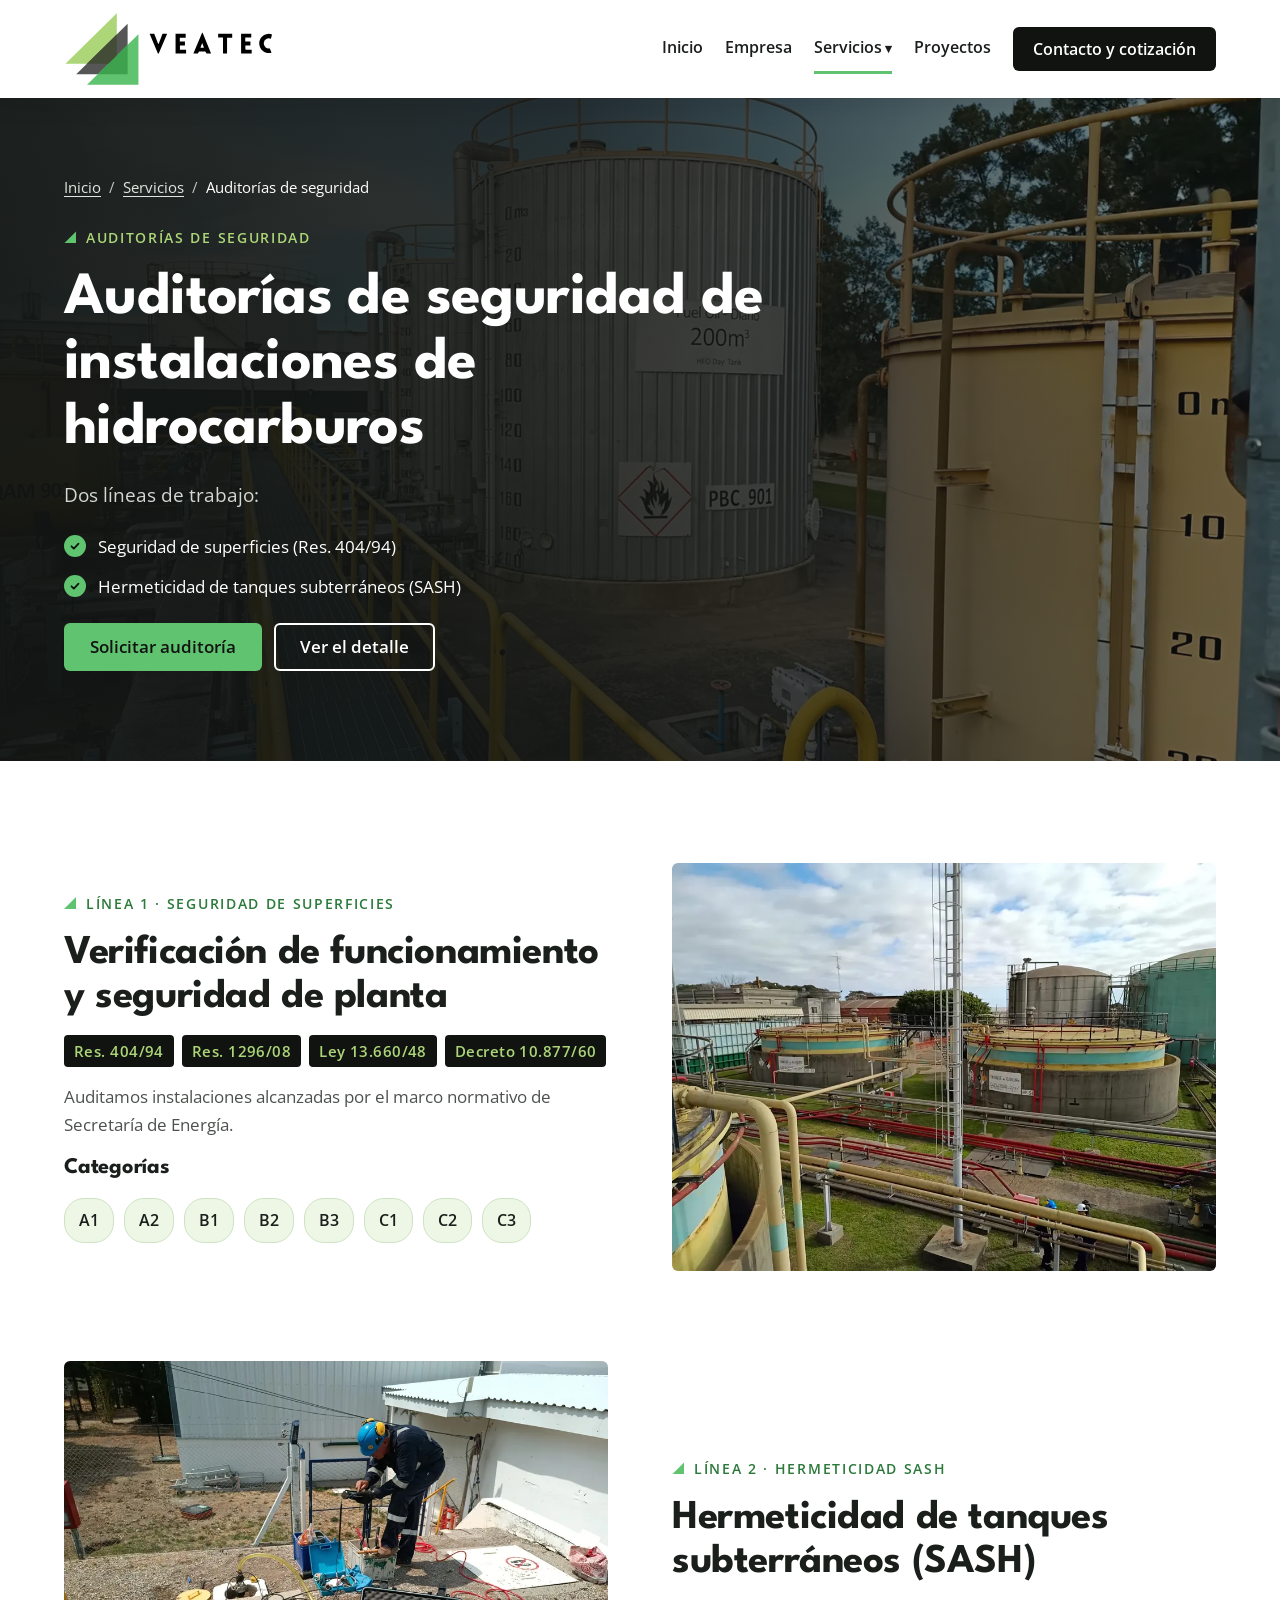
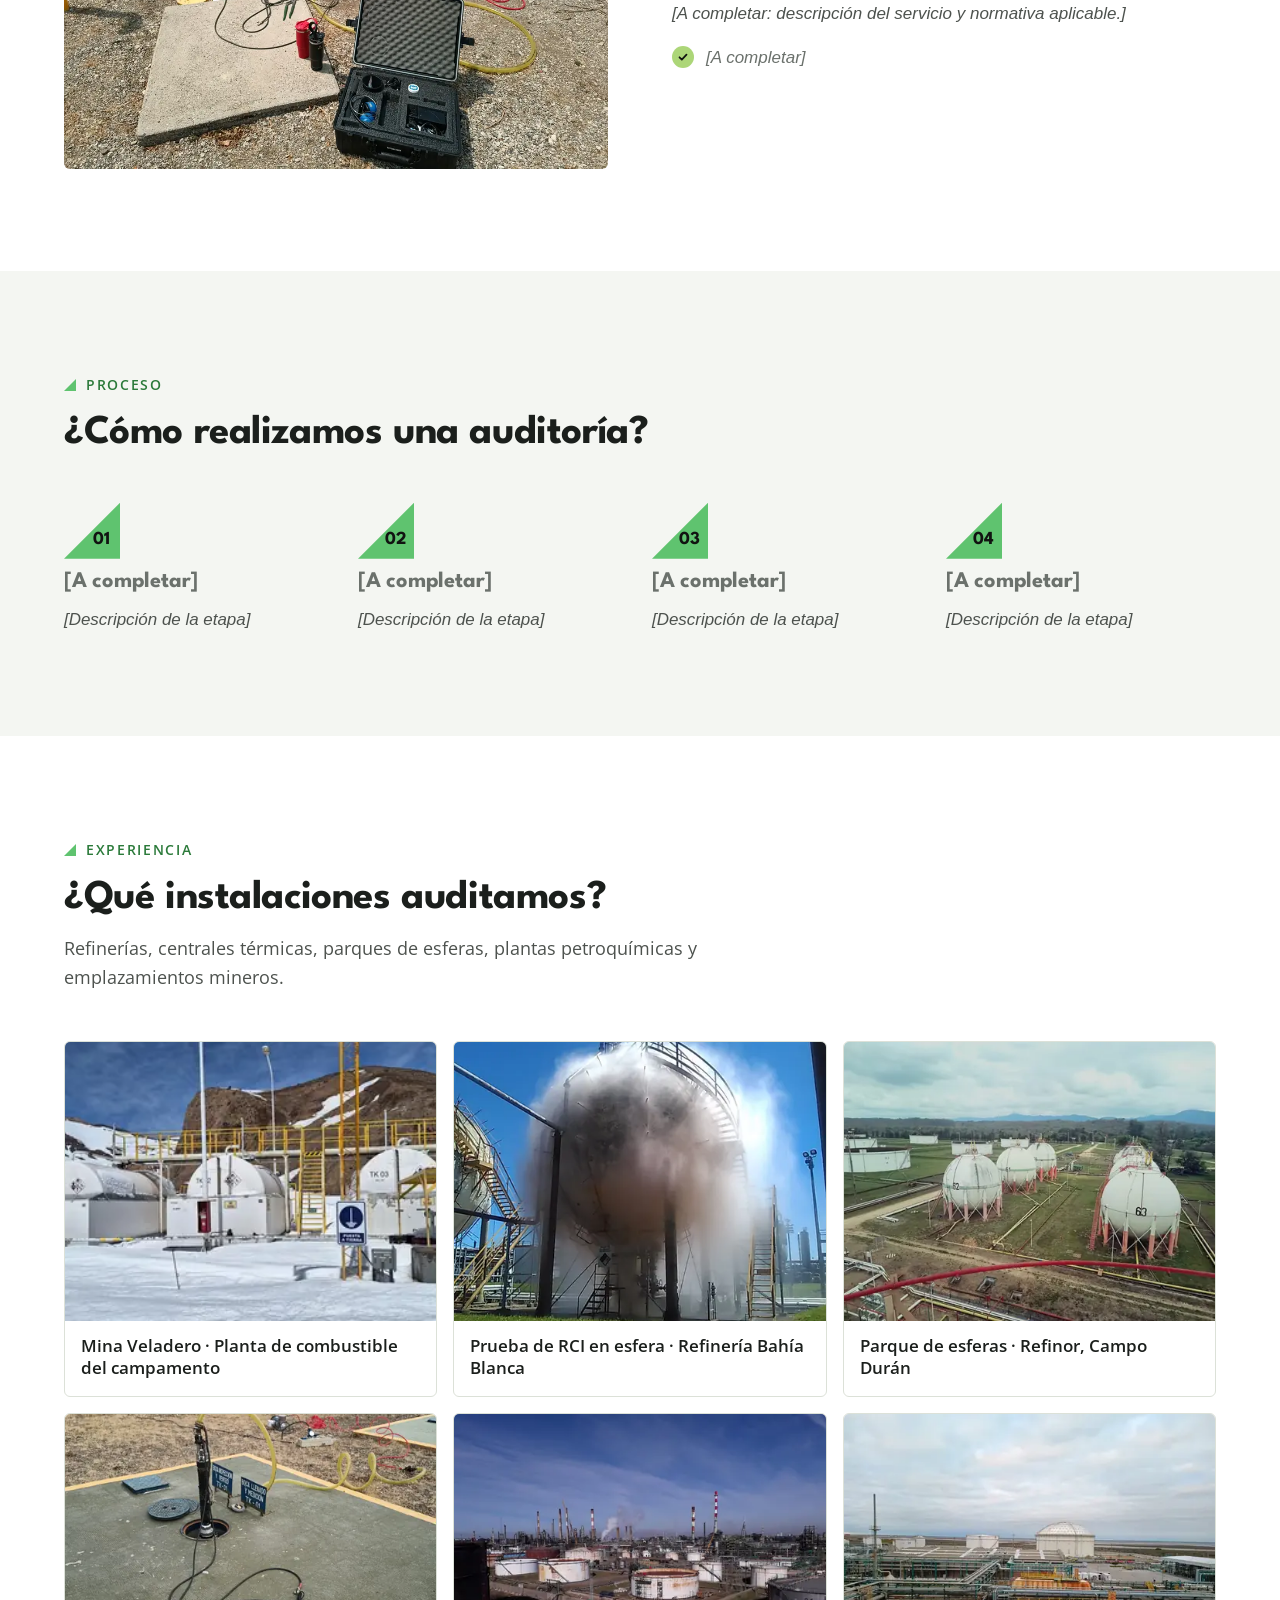
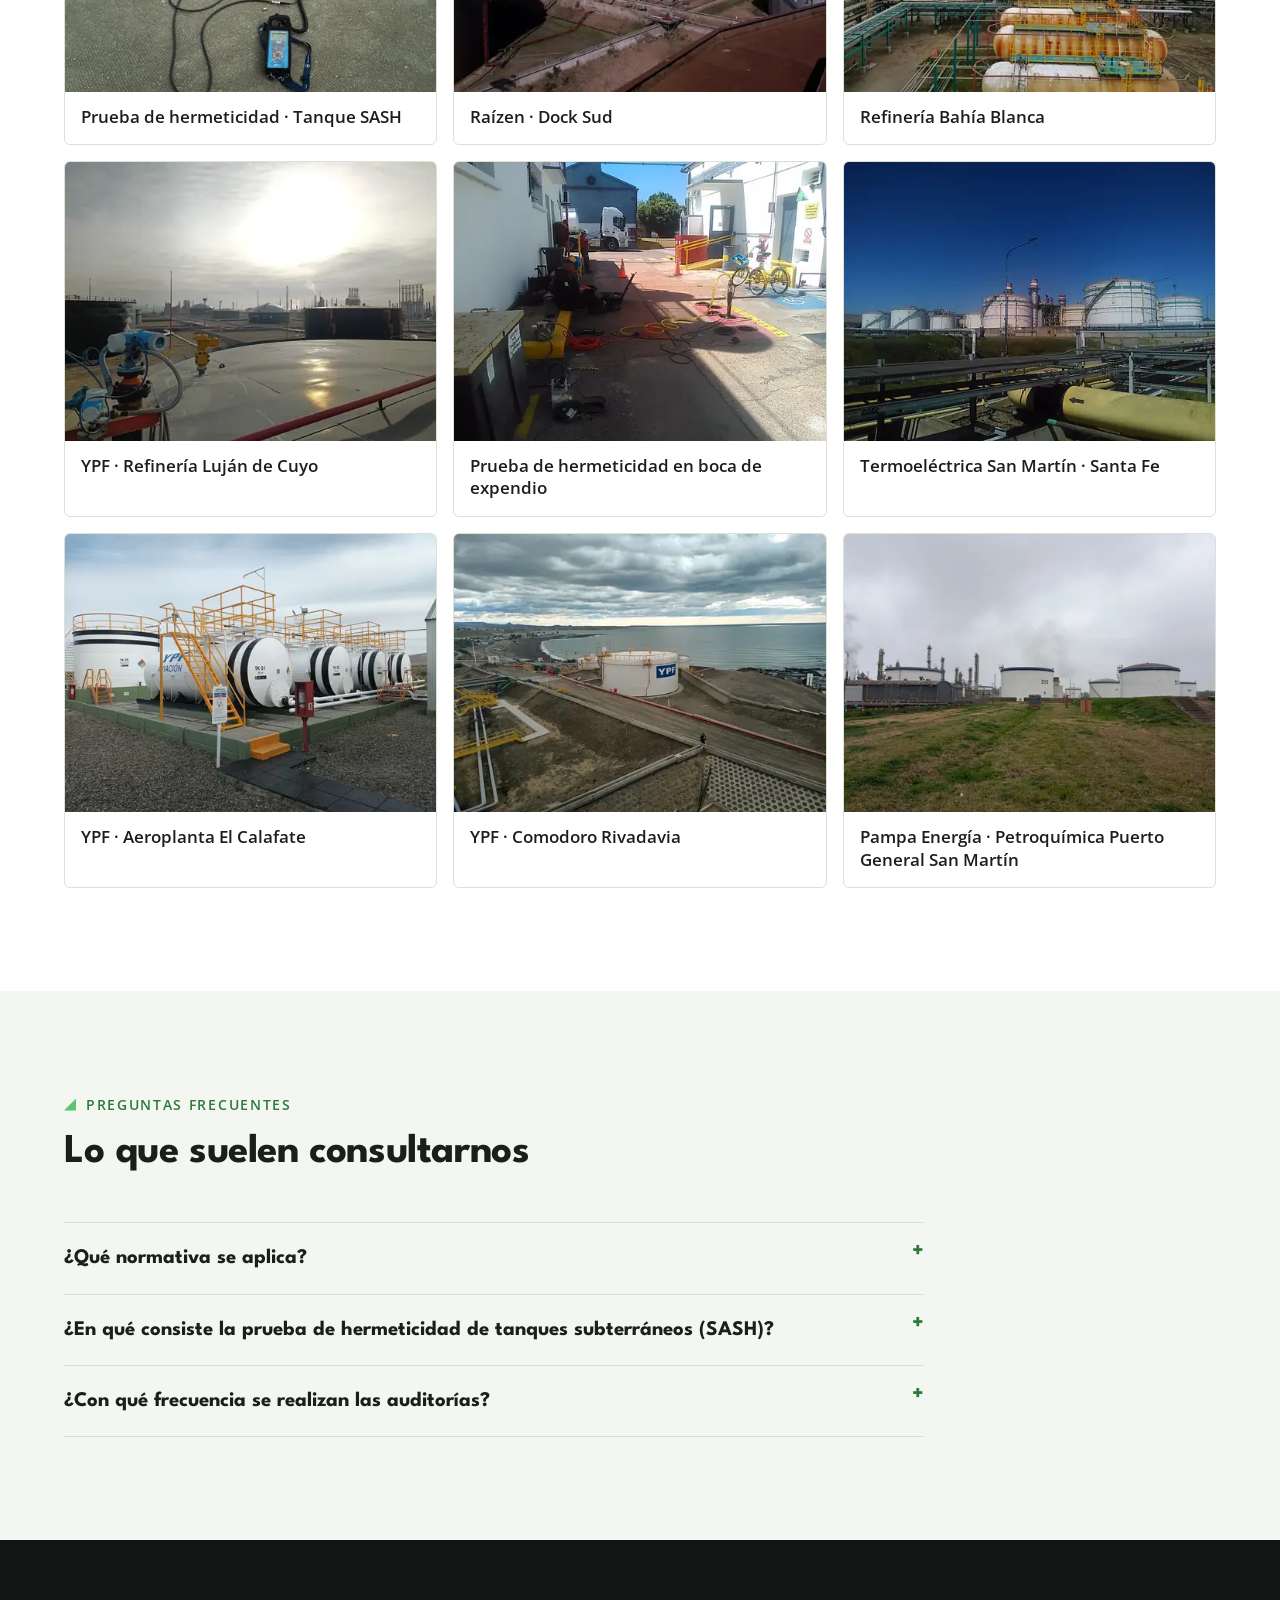
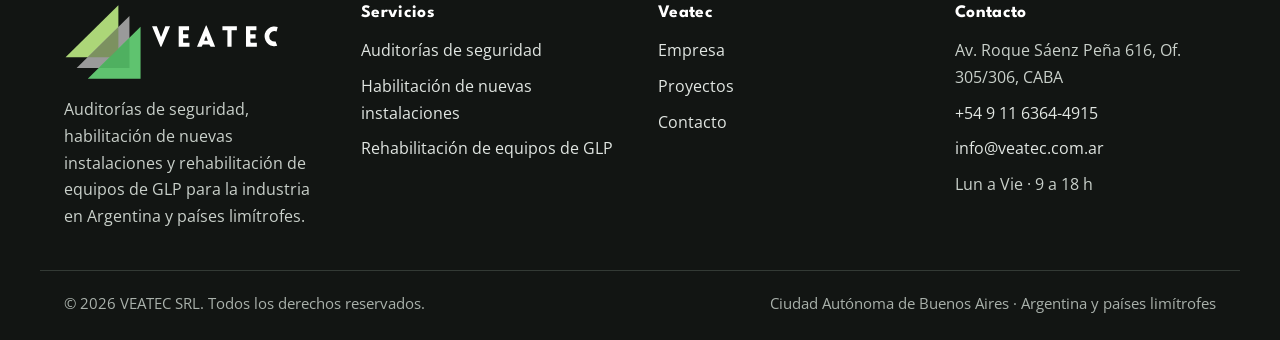
==== commit e39cc5f6: "cortes siatec" ====
--- a/auditorias-de-seguridad.html
+++ b/auditorias-de-seguridad.html
@@ -3,8 +3,8 @@
 <head>
 <meta charset="utf-8">
 <meta name="viewport" content="width=device-width, initial-scale=1">
-<title>Auditorías de seguridad Res. 404/94 y 1102/04 | Veatec</title>
-<meta name="description" content="Auditorías de seguridad de instalaciones bajo la normativa de la Secretaría de Energía (Res. 404/94) e inscripción de nuevas instalaciones (Res. 1102/04).">
+<title>Auditorías de seguridad Res. 404/94 y SASH | Veatec</title>
+<meta name="description" content="Auditorías de seguridad de superficies según Res. 404/94 y pruebas de hermeticidad de tanques subterráneos (SASH) en instalaciones de hidrocarburos.">
 <!-- DEMO: evita que la copia de GitHub Pages se indexe. QUITAR esta línea al publicar en el dominio real. -->
 <meta name="robots" content="noindex, nofollow">
 <link rel="canonical" href="https://www.veatec.com.ar/auditorias-de-seguridad.html">
@@ -14,8 +14,8 @@
 <meta property="og:type" content="website">
 <meta property="og:locale" content="es_AR">
 <meta property="og:site_name" content="Veatec">
-<meta property="og:title" content="Auditorías de seguridad Res. 404/94 y 1102/04 | Veatec">
-<meta property="og:description" content="Auditorías de seguridad de instalaciones bajo la normativa de la Secretaría de Energía (Res. 404/94) e inscripción de nuevas instalaciones (Res. 1102/04).">
+<meta property="og:title" content="Auditorías de seguridad Res. 404/94 y SASH | Veatec">
+<meta property="og:description" content="Auditorías de seguridad de superficies según Res. 404/94 y pruebas de hermeticidad de tanques subterráneos (SASH) en instalaciones de hidrocarburos.">
 <meta property="og:url" content="https://www.veatec.com.ar/auditorias-de-seguridad.html">
 <meta property="og:image" content="https://www.veatec.com.ar/img/marca/og-veatec.jpg">
 <meta property="og:image:width" content="1200">
@@ -59,7 +59,7 @@
    "@id": "https://www.veatec.com.ar/auditorias-de-seguridad.html#servicio",
    "name": "Auditorías de seguridad",
    "serviceType": "Auditorías de seguridad",
-   "description": "Auditorías de seguridad de instalaciones bajo la normativa de la Secretaría de Energía (Res. 404/94) e inscripción de nuevas instalaciones (Res. 1102/04).",
+   "description": "Auditorías de seguridad de superficies según Res. 404/94 y pruebas de hermeticidad de tanques subterráneos (SASH) en instalaciones de hidrocarburos.",
    "url": "https://www.veatec.com.ar/auditorias-de-seguridad.html",
    "provider": {
     "@id": "https://www.veatec.com.ar/#organizacion"
@@ -99,7 +99,7 @@
      "name": "¿Qué normativa se aplica?",
      "acceptedAnswer": {
       "@type": "Answer",
-      "text": "Para instalaciones en funcionamiento, la Res. 404/94, la Res. 1296/08, la Ley 13.660/48 y el Decreto 10.877/60. Para nuevas instalaciones, la Res. 1102/04 y la Res. 419/98."
+      "text": "Para la seguridad de superficies, la Res. 404/94, la Res. 1296/08, la Ley 13.660/48 y el Decreto 10.877/60."
      }
     }
    ]
@@ -121,12 +121,9 @@
 <li><a class="nav-link" href="empresa.html">Empresa</a></li>
 <li class="has-sub"><a class="nav-link" href="servicios.html" aria-current="page">Servicios</a>
 <ul class="sub-menu">
-<li><a href="inspecciones-tecnicas.html">Inspecciones técnicas</a></li>
 <li><a href="auditorias-de-seguridad.html">Auditorías de seguridad</a></li>
+<li><a href="habilitacion-nuevas-instalaciones.html">Habilitación de nuevas instalaciones</a></li>
 <li><a href="rehabilitacion-equipos-glp.html">Rehabilitación de equipos de GLP</a></li>
-<li><a href="ensayos-no-destructivos.html">Ensayos no destructivos</a></li>
-<li><a href="camara-acustica.html">Cámara acústica</a></li>
-<li><a href="emision-acustica.html">Emisión acústica</a></li>
 </ul>
 </li>
 <li><a class="nav-link" href="proyectos.html">Proyectos</a></li>
@@ -148,24 +145,24 @@
 </ol></nav>
 <span class="eyebrow">Auditorías de seguridad</span>
 <h1>Auditorías de seguridad de instalaciones de hidrocarburos</h1>
-<p class="lead">Dos actividades principales:</p>
+<p class="lead">Dos líneas de trabajo:</p>
 <ul class="checklist">
-<li>Verificación de funcionamiento y seguridad de instalaciones inscriptas en el Registro de la Secretaría de Energía (auditores habilitados para categorías A1 a C3, Res. 404/94).</li>
-<li>Inscripción y habilitación en el Registro de Bocas de Expendio (Res. 1102/04): evaluación del proyecto de obra, verificación de condiciones de seguridad y asesoramiento en el proceso de alta de la instalación.</li>
+<li>Seguridad de superficies (Res. 404/94)</li>
+<li>Hermeticidad de tanques subterráneos (SASH)</li>
 </ul>
 <div class="btn-row">
 <a class="btn btn--primary" href="contacto.html?servicio=auditorias">Solicitar auditoría</a>
-<a class="btn btn--outline" href="#proceso">Ver el proceso</a>
-</div>
-</div>
-</div>
-</section>
-<section class="section" aria-labelledby="registro-titulo">
-<div class="container">
-<div class="split">
+<a class="btn btn--outline" href="#superficies">Ver el detalle</a>
+</div>
+</div>
+</div>
+</section>
+<section class="section" aria-labelledby="superficies-titulo">
+<div class="container">
+<div class="split" id="superficies">
 <div class="split__copy">
-<span class="eyebrow">Auditorías de Seguridad</span>
-<h2 id="registro-titulo">Verificación de funcionamiento y seguridad de planta</h2>
+<span class="eyebrow">Línea 1 · Seguridad de superficies</span>
+<h2 id="superficies-titulo">Verificación de funcionamiento y seguridad de planta</h2>
 <ul class="norma-row" aria-label="Normativa de referencia"><li class="norma">Res. 404/94</li><li class="norma">Res. 1296/08</li><li class="norma">Ley 13.660/48</li><li class="norma">Decreto 10.877/60</li></ul>
 <p>Auditamos instalaciones alcanzadas por el marco normativo de Secretaría de Energía.</p>
 <h3>Categorías</h3>
@@ -173,15 +170,13 @@
 </div>
 <div class="split__media"><img src="img/fotos/central-puerto-buenos-aires-2-960.webp" srcset="img/fotos/central-puerto-buenos-aires-2-480.webp 480w, img/fotos/central-puerto-buenos-aires-2-960.webp 960w, img/fotos/central-puerto-buenos-aires-2-1600.webp 1600w" sizes="(max-width: 940px) 100vw, 560px" width="1600" height="1200" alt="Instalaciones de Central Puerto en Buenos Aires" loading="lazy" decoding="async"></div>
 </div>
-<div class="split split--reverse">
+<div class="split split--reverse" id="sash">
 <div class="split__copy">
-<span class="eyebrow">Nuevas instalaciones</span>
-<h2>Inscripción y habilitación de nuevas instalaciones</h2>
-<ul class="norma-row" aria-label="Normativa de referencia"><li class="norma">Res. 1102/04</li><li class="norma">Res. 419/98</li></ul>
+<span class="eyebrow">Línea 2 · Hermeticidad SASH</span>
+<h2>Hermeticidad de tanques subterráneos (SASH)</h2>
+<p class="pending">[A completar: descripción del servicio y normativa aplicable.]</p>
 <ul class="checklist">
-<li>Evaluación del proyecto de obra</li>
-<li>Verificación de las condiciones de seguridad</li>
-<li>Asesoramiento durante todo el proceso de alta</li>
+<li class="pending">[A completar]</li>
 </ul>
 </div>
 <div class="split__media"><img src="img/fotos/prueba-hermeticidad-sash-960.webp" srcset="img/fotos/prueba-hermeticidad-sash-480.webp 480w, img/fotos/prueba-hermeticidad-sash-960.webp 960w, img/fotos/prueba-hermeticidad-sash-1600.webp 1600w" sizes="(max-width: 940px) 100vw, 560px" width="1600" height="1200" alt="Equipo de prueba de hermeticidad sobre un tanque subterráneo (SASH)" loading="lazy" decoding="async"></div>
@@ -216,6 +211,10 @@
 <figcaption>Parque de esferas · Refinor, Campo Durán</figcaption>
 </figure>
 <figure>
+<div class="g-img"><img src="img/fotos/prueba-hermeticidad-sash-2-960.webp" srcset="img/fotos/prueba-hermeticidad-sash-2-480.webp 480w, img/fotos/prueba-hermeticidad-sash-2-960.webp 960w, img/fotos/prueba-hermeticidad-sash-2-1600.webp 1600w" sizes="(max-width: 700px) 100vw, (max-width: 1100px) 50vw, 380px" width="1600" height="2133" alt="Sensores de prueba de hermeticidad en bocas de un tanque subterráneo" loading="lazy" decoding="async"></div>
+<figcaption>Prueba de hermeticidad · Tanque SASH</figcaption>
+</figure>
+<figure>
 <div class="g-img"><img src="img/fotos/raizen-dock-sud-960.webp" srcset="img/fotos/raizen-dock-sud-480.webp 480w, img/fotos/raizen-dock-sud-960.webp 960w, img/fotos/raizen-dock-sud-1600.webp 1600w" sizes="(max-width: 700px) 100vw, (max-width: 1100px) 50vw, 380px" width="1600" height="1200" alt="Vista de la planta de Raízen en Dock Sud" loading="lazy" decoding="async"></div>
 <figcaption>Raízen · Dock Sud</figcaption>
 </figure>
@@ -228,6 +227,10 @@
 <figcaption>YPF · Refinería Luján de Cuyo</figcaption>
 </figure>
 <figure>
+<div class="g-img"><img src="img/fotos/prueba-hermeticidad-sash-3-960.webp" srcset="img/fotos/prueba-hermeticidad-sash-3-480.webp 480w, img/fotos/prueba-hermeticidad-sash-3-960.webp 960w" sizes="(max-width: 700px) 100vw, (max-width: 1100px) 50vw, 380px" width="960" height="720" alt="Prueba de hermeticidad en una estación de servicio" loading="lazy" decoding="async"></div>
+<figcaption>Prueba de hermeticidad en boca de expendio</figcaption>
+</figure>
+<figure>
 <div class="g-img"><img src="img/fotos/termoelectrica-san-martin-960.webp" srcset="img/fotos/termoelectrica-san-martin-480.webp 480w, img/fotos/termoelectrica-san-martin-960.webp 960w" sizes="(max-width: 700px) 100vw, (max-width: 1100px) 50vw, 380px" width="960" height="720" alt="Tanques de la Termoeléctrica San Martín en Santa Fe" loading="lazy" decoding="async"></div>
 <figcaption>Termoeléctrica San Martín · Santa Fe</figcaption>
 </figure>
@@ -243,10 +246,6 @@
 <div class="g-img"><img src="img/fotos/pampa-energia-pgsm-960.webp" srcset="img/fotos/pampa-energia-pgsm-480.webp 480w, img/fotos/pampa-energia-pgsm-960.webp 960w, img/fotos/pampa-energia-pgsm-1600.webp 1600w" sizes="(max-width: 700px) 100vw, (max-width: 1100px) 50vw, 380px" width="1600" height="1200" alt="Petroquímica de Pampa Energía en Puerto General San Martín" loading="lazy" decoding="async"></div>
 <figcaption>Pampa Energía · Petroquímica Puerto General San Martín</figcaption>
 </figure>
-<figure>
-<div class="g-img"><img src="img/fotos/ypf-refineria-plaza-huincul-960.webp" srcset="img/fotos/ypf-refineria-plaza-huincul-480.webp 480w, img/fotos/ypf-refineria-plaza-huincul-960.webp 960w, img/fotos/ypf-refineria-plaza-huincul-1600.webp 1600w" sizes="(max-width: 700px) 100vw, (max-width: 1100px) 50vw, 380px" width="1600" height="1000" alt="Prueba con agua en un tanque de la Refinería Plaza Huincul de YPF" loading="lazy" decoding="async"></div>
-<figcaption>YPF · Refinería Plaza Huincul</figcaption>
-</figure>
 </div>
 </div>
 </section>
@@ -254,9 +253,9 @@
 <div class="container">
 <div class="section-head"><div><span class="eyebrow">Preguntas frecuentes</span><h2 id="faq-titulo">Lo que suelen consultarnos</h2></div></div>
 <div class="faq">
-<details><summary>¿Qué normativa se aplica?</summary><p>Para instalaciones en funcionamiento, la Res. 404/94, la Res. 1296/08, la Ley 13.660/48 y el Decreto 10.877/60. Para nuevas instalaciones, la Res. 1102/04 y la Res. 419/98.</p></details>
+<details><summary>¿Qué normativa se aplica?</summary><p>Para la seguridad de superficies, la Res. 404/94, la Res. 1296/08, la Ley 13.660/48 y el Decreto 10.877/60.</p></details>
+<details><summary>¿En qué consiste la prueba de hermeticidad de tanques subterráneos (SASH)?</summary><p class="pending">[A completar]</p></details>
 <details><summary>¿Con qué frecuencia se realizan las auditorías?</summary><p class="pending">[A completar]</p></details>
-<details><summary>¿Qué se necesita para inscribir una nueva instalación?</summary><p class="pending">[A completar]</p></details>
 </div>
 </div>
 </section>
@@ -265,18 +264,15 @@
 <footer class="site-footer">
 <div class="container footer-grid">
 <div class="footer-brand">
-<img src="img/marca/logo-veatec-negativo.svg" width="220" height="76" alt="Veatec · Auditorías técnicas e inspecciones" loading="lazy">
-<p>Auditorías de seguridad, inspecciones técnicas y ensayos no destructivos para la industria en Argentina y países limítrofes.</p>
+<img src="img/marca/logo-veatec-negativo-compacto.svg" width="220" height="76" alt="Veatec" loading="lazy">
+<p>Auditorías de seguridad, habilitación de nuevas instalaciones y rehabilitación de equipos de GLP para la industria en Argentina y países limítrofes.</p>
 </div>
 <div class="footer-col">
 <h2>Servicios</h2>
 <ul>
-<li><a href="inspecciones-tecnicas.html">Inspecciones técnicas</a></li>
 <li><a href="auditorias-de-seguridad.html">Auditorías de seguridad</a></li>
+<li><a href="habilitacion-nuevas-instalaciones.html">Habilitación de nuevas instalaciones</a></li>
 <li><a href="rehabilitacion-equipos-glp.html">Rehabilitación de equipos de GLP</a></li>
-<li><a href="ensayos-no-destructivos.html">Ensayos no destructivos</a></li>
-<li><a href="camara-acustica.html">Cámara acústica</a></li>
-<li><a href="emision-acustica.html">Emisión acústica</a></li>
 </ul>
 </div>
 <div class="footer-col">
@@ -293,7 +289,6 @@
 <li>Av. Roque Sáenz Peña 616, Of. 305/306, CABA</li>
 <li><a href="tel:+5491163644915">+54 9 11 6364-4915</a></li>
 <li><a href="mailto:info@veatec.com.ar">info@veatec.com.ar</a></li>
-<li><a href="mailto:tecnica@veatec.com.ar">tecnica@veatec.com.ar</a></li>
 <li>Lun a Vie · 9 a 18 h</li>
 </ul>
 </div>
--- a/css/estilos.css
+++ b/css/estilos.css
@@ -491,3 +491,9 @@
 .service-card--test h4 { font-size: 1.05rem; }
 .cert-list strong { font-size: 1.18rem; }
 @media (max-width: 700px) { .service-card--test h4 { font-size: .92rem; } }
+.split--top { align-items: start; }
+.page-hero .facts dd { font-size: 1.05rem; }
+
+/* ---------- Cierre Veatec (29/10): marcadores de contenido pendiente ---------- */
+.cert-list li.cert--pend { border-left-color: var(--linea); }
+.cert-list li.cert--pend strong, .cert-list li.cert--pend span, .trust li.pending, .trust li.pending strong { color: #6B716C; font-style: italic; }
